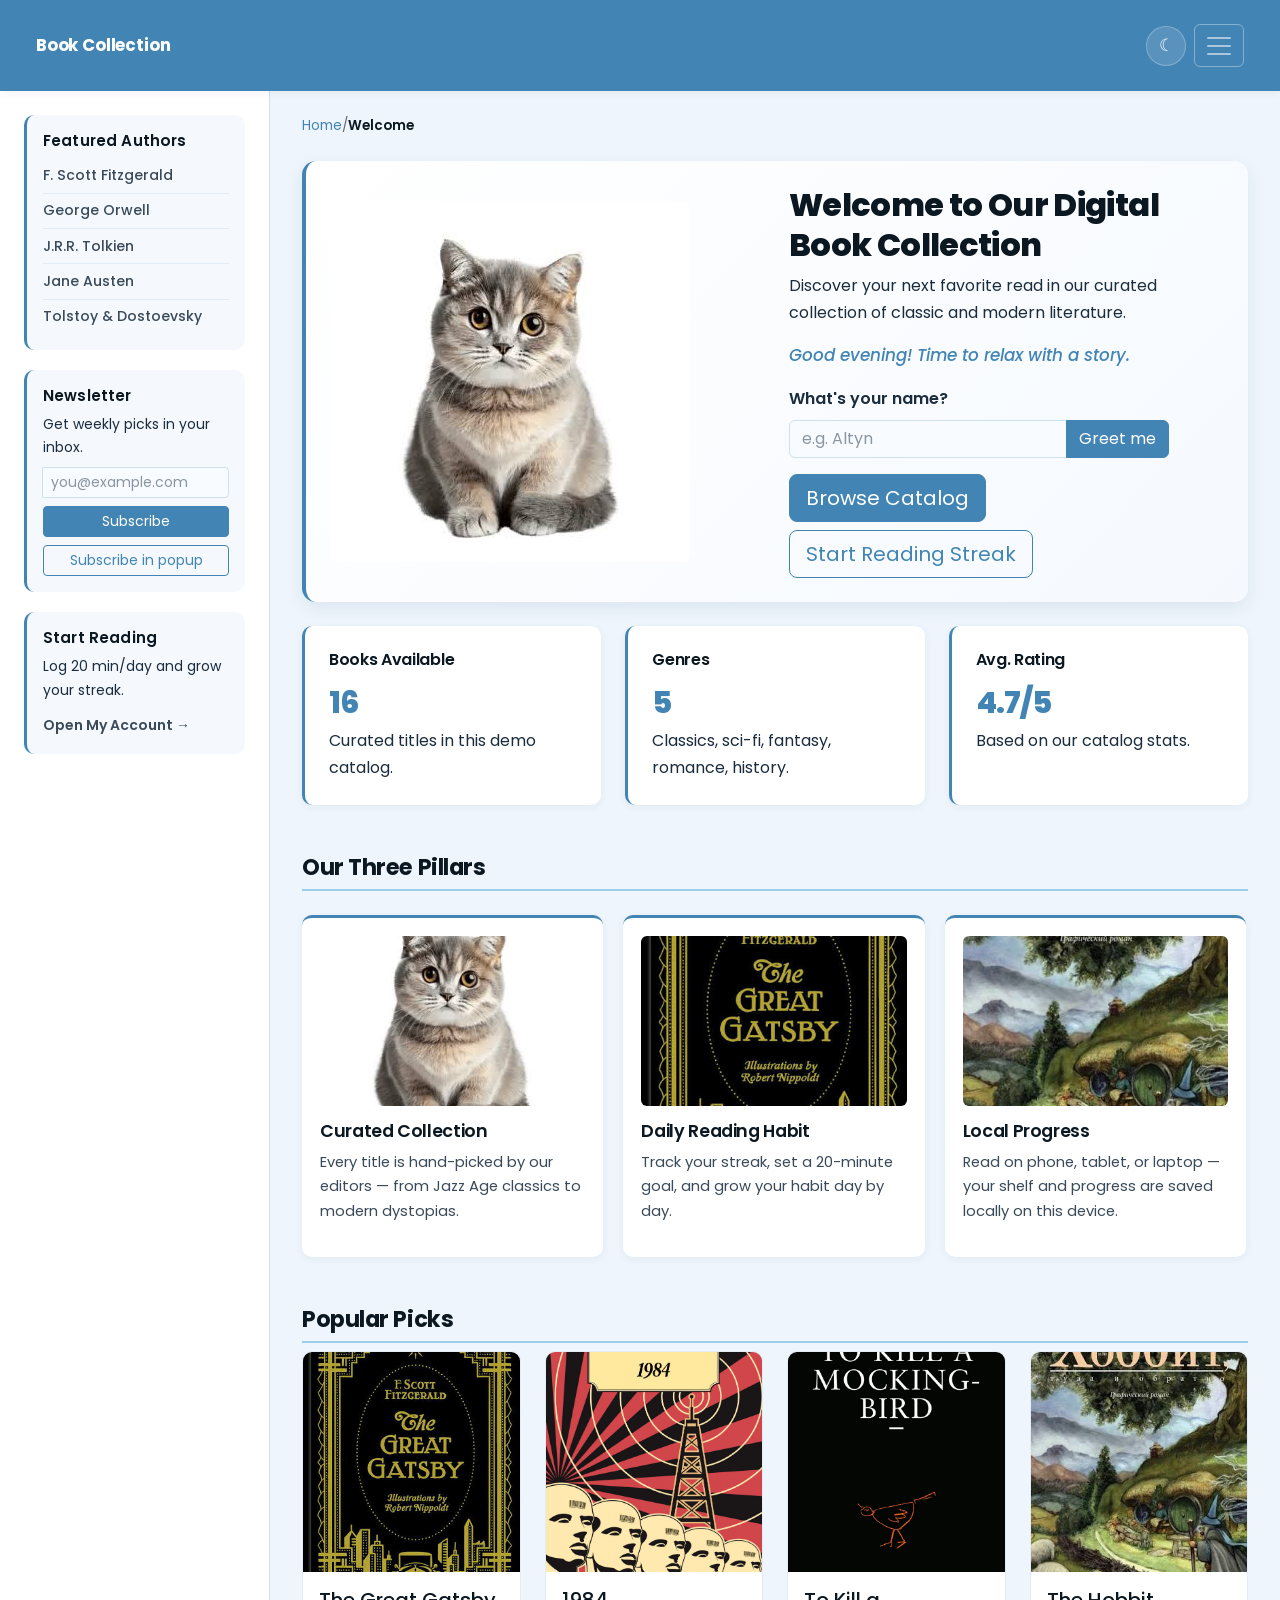
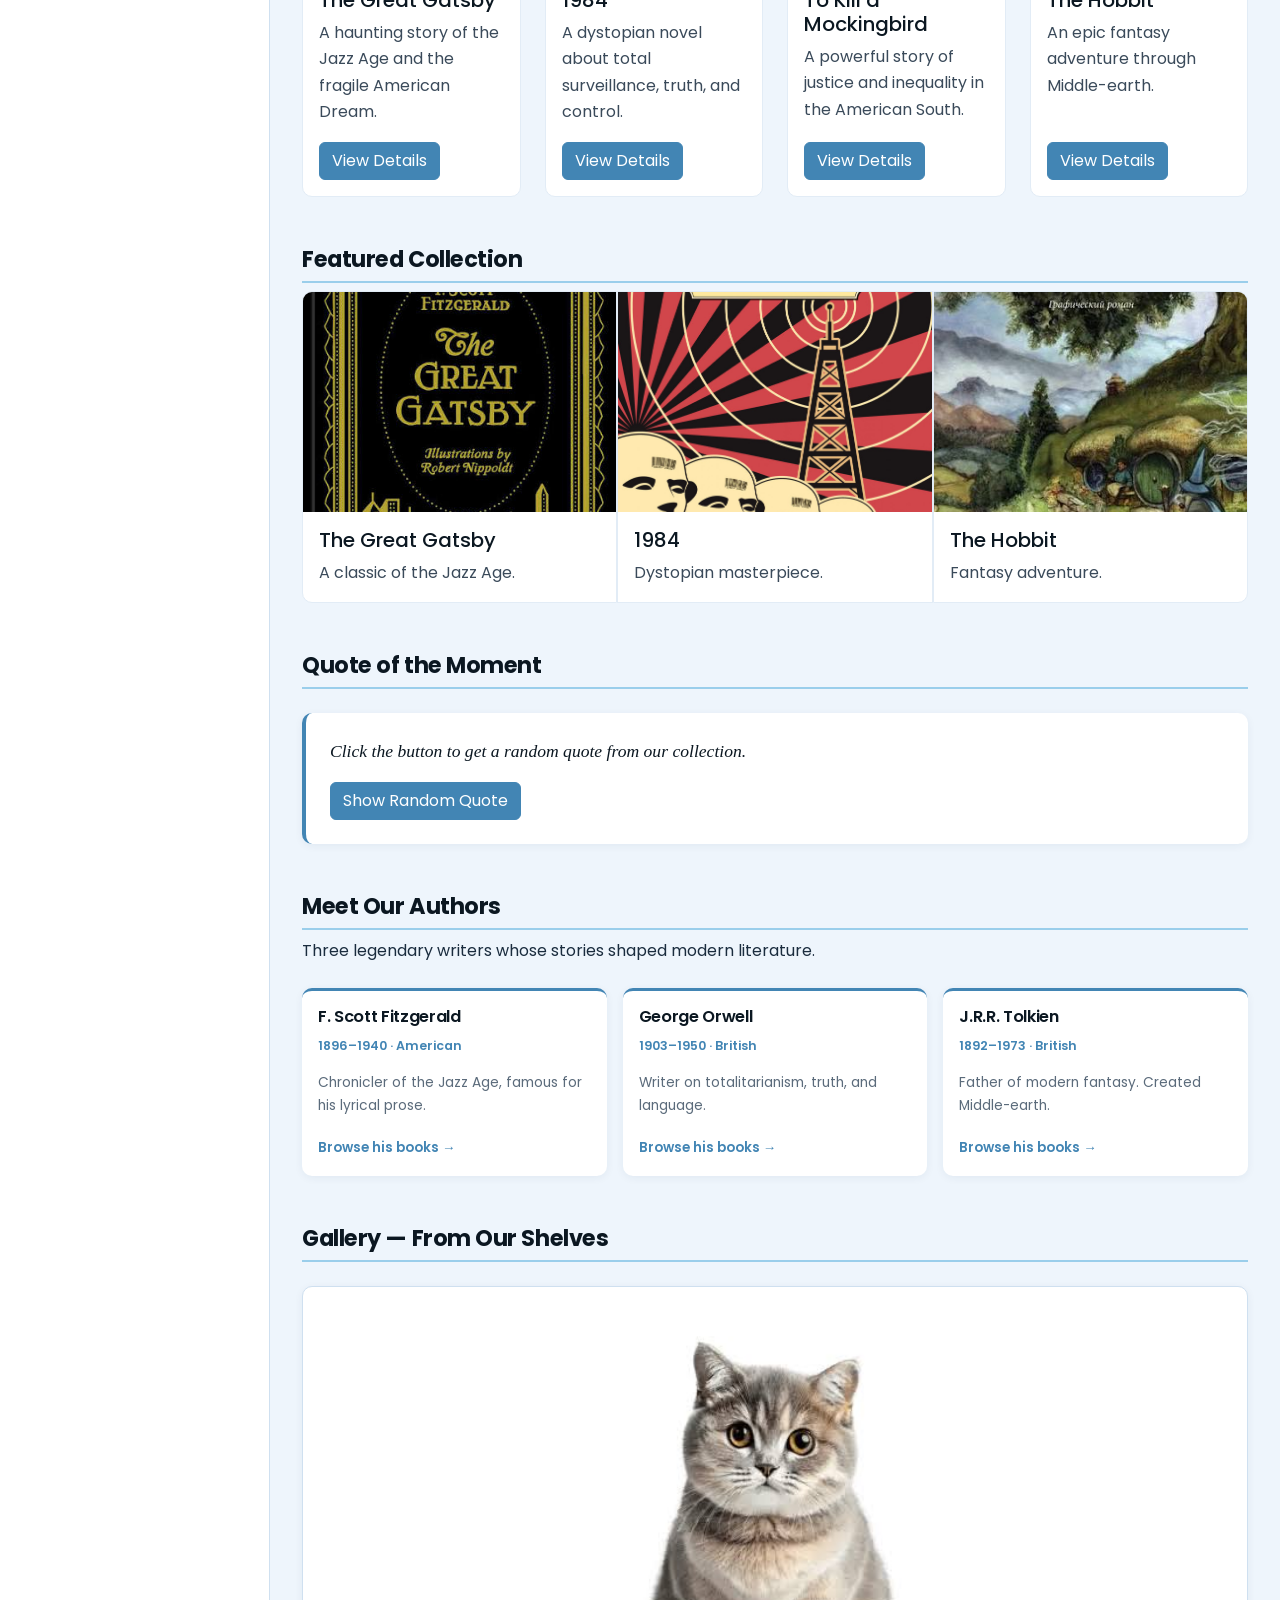
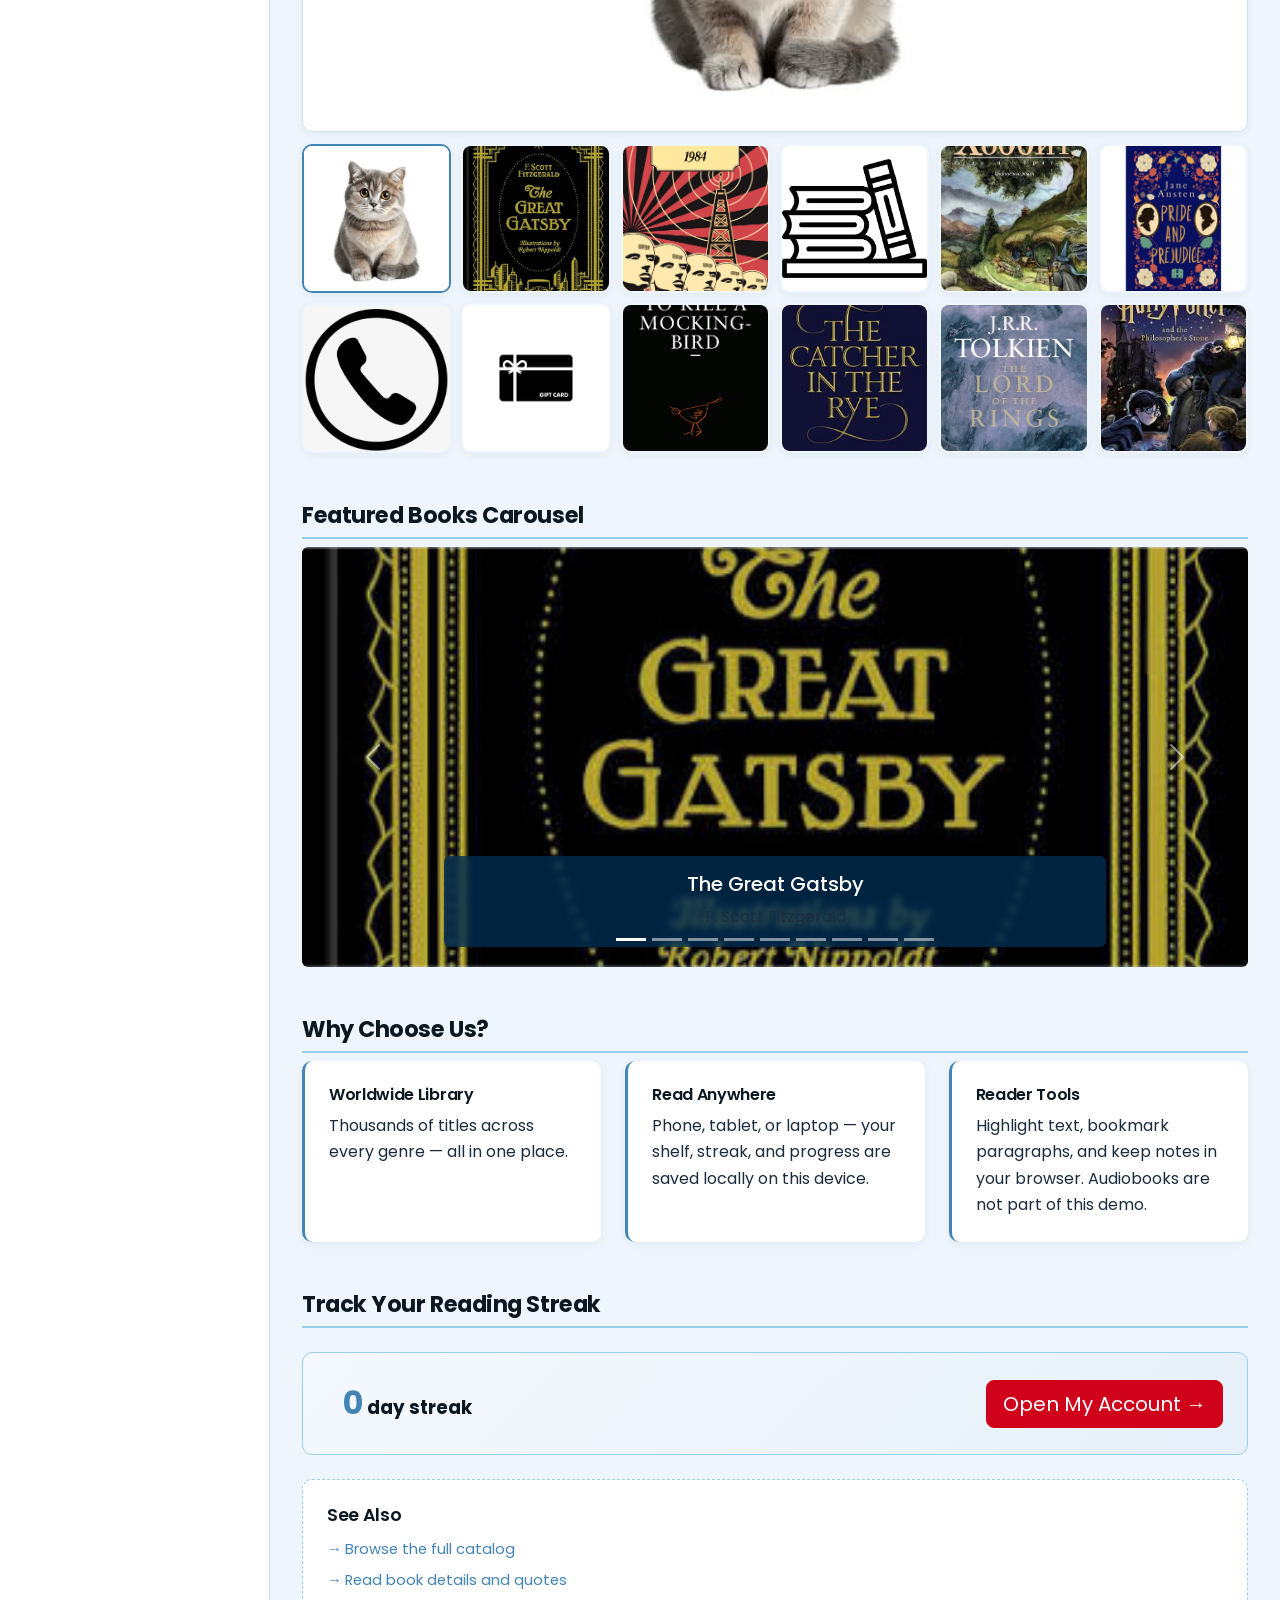
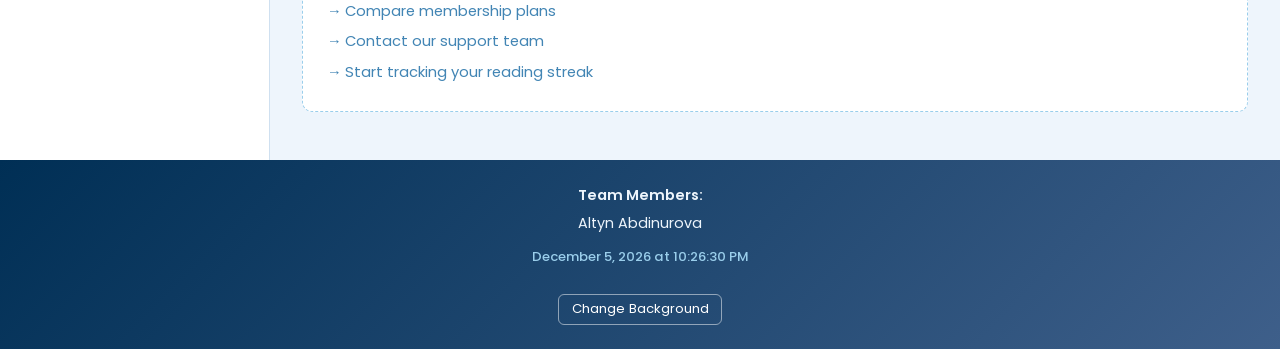
==== index.html @ ef57058f "Assignment 5 final version" ====
<!DOCTYPE html>
<html lang="en">
<head>
  <meta charset="UTF-8">
  <meta name="viewport" content="width=device-width, initial-scale=1.0">
  <title>Home — Digital Book Collection</title>
  <script src="js/theme-init.js"></script>
  <link href="https://cdn.jsdelivr.net/npm/bootstrap@5.3.2/dist/css/bootstrap.min.css" rel="stylesheet">
  <link rel="stylesheet" href="css/style.css">
</head>
<body>
  <div class="page-grid mx-auto">

    <header id="main-header" class="px-3 px-lg-4 py-3">
      <nav class="navbar navbar-expand-xxl navbar-dark w-100" aria-label="Main navigation">
        <div class="container-fluid">
          <a class="navbar-brand" href="index.html">Book Collection</a>
          <div class="d-flex align-items-center gap-2 ms-auto order-xxl-last">
            <button class="theme-toggle" type="button" id="theme-toggle" aria-label="Toggle theme">☾</button>
            <button class="navbar-toggler" type="button"
                    data-bs-toggle="collapse" data-bs-target="#navbarMain"
                    aria-controls="navbarMain" aria-expanded="false"
                    aria-label="Toggle navigation">
              <span class="navbar-toggler-icon"></span>
            </button>
          </div>
          <div class="collapse navbar-collapse" id="navbarMain">
            <ul class="navbar-nav ms-auto mb-2 mb-xxl-0">
              <li class="nav-item"><a class="nav-link active" aria-current="page" href="index.html">Home</a></li>
              <li class="nav-item"><a class="nav-link" href="2catalog.html">Catalog</a></li>
              <li class="nav-item"><a class="nav-link" href="3product.html">Book Details</a></li>
              <li class="nav-item"><a class="nav-link" href="4about.html">About Us</a></li>
              <li class="nav-item"><a class="nav-link" href="5prices.html">Pricing</a></li>
              <li class="nav-item"><a class="nav-link" href="6contact.html">Contact Us</a></li>
              <li class="nav-item"><a class="nav-link" href="7account.html">My Account</a></li>
              <li class="nav-item"><a class="nav-link" href="8reader.html">Read</a></li>
            </ul>
          </div>
        </div>
      </nav>
    </header>

    <aside class="sidebar p-3 p-lg-4">
      <div class="sidebar-block p-3">
        <h3 class="mb-2">Featured Authors</h3>
        <ul>
          <li><a href="#authors">F. Scott Fitzgerald</a></li>
          <li><a href="#authors">George Orwell</a></li>
          <li><a href="#authors">J.R.R. Tolkien</a></li>
          <li><a href="#authors">Jane Austen</a></li>
          <li><a href="#authors">Tolstoy &amp; Dostoevsky</a></li>
        </ul>
      </div>

      <div class="sidebar-block p-3">
        <h3 class="mb-2">Newsletter</h3>
        <p class="small mb-2">Get weekly picks in your inbox.</p>
        <form id="newsletter-form" action="#" method="post" class="p-0 m-0 border-0 shadow-none w-100">
          <div class="input-group input-group-sm mb-2">
            <label for="nl-email" class="visually-hidden">Email</label>
            <input type="email" class="form-control" id="nl-email" placeholder="you@example.com" required>
          </div>
          <button type="submit" class="btn btn-primary btn-sm w-100">Subscribe</button>
        </form>
        <button id="open-popup" type="button" class="btn btn-outline-primary btn-sm w-100 mt-2">
          Subscribe in popup
        </button>
      </div>

      <div class="sidebar-block p-3">
        <h3 class="mb-2">Start Reading</h3>
        <p class="small mb-2">Log 20 min/day and grow your streak.</p>
        <a href="7account.html" class="small fw-semibold d-inline-block mt-1">Open My Account →</a>
      </div>
    </aside>

    <main class="main-content p-3 p-lg-4">
      <div class="container-fluid px-0 px-sm-2">
        <p class="breadcrumb mb-2"><a href="index.html">Home</a> / <span>Welcome</span></p>

        <section class="hero p-4 my-4 mt-lg-4">
          <div class="row g-4 align-items-center">
            <div class="col-12 col-sm-6 col-md-6 col-lg-6">
              <img src="imgs/cat.jpg" alt="Library mascot cat in the bookstore welcome section" class="img-fluid rounded">
            </div>
            <div class="col-12 col-sm-6 col-md-6 col-lg-6">
              <h1>Welcome to Our Digital Book Collection</h1>
              <p>Discover your next favorite read in our curated collection of classic and modern literature.</p>
              <p id="greeting-message" class="greeting-text mt-3"></p>

              <div class="mt-3">
                <label for="greet-name" class="form-label fw-semibold">What's your name?</label>
                <div class="input-group greet-group">
                  <input type="text" id="greet-name" class="form-control" placeholder="e.g. Altyn" maxlength="30">
                  <button id="greet-btn" class="btn btn-primary" type="button">Greet me</button>
                </div>
                <p id="personal-greeting" class="greeting-text mt-2"></p>
              </div>

              <div class="hero-actions d-flex gap-2 flex-wrap mt-3">
                <a href="2catalog.html" class="btn btn-primary btn-lg">Browse Catalog</a>
                <a href="7account.html" class="btn btn-outline-primary btn-lg">Start Reading Streak</a>
              </div>
            </div>
          </div>
        </section>

        <div class="row g-4 mb-4">
          <div class="col-12 col-sm-6 col-md-6 col-lg-4">
            <div class="info-card h-100 p-4">
              <h3>Books Available</h3>
              <span class="big-number">16</span>
              <p class="mb-0">Curated titles in this demo catalog.</p>
            </div>
          </div>
          <div class="col-12 col-sm-6 col-md-6 col-lg-4">
            <div class="info-card h-100 p-4">
              <h3>Genres</h3>
              <span class="big-number">5</span>
              <p class="mb-0">Classics, sci-fi, fantasy, romance, history.</p>
            </div>
          </div>
          <div class="col-12 col-sm-6 col-md-6 col-lg-4">
            <div class="info-card h-100 p-4">
              <h3>Avg. Rating</h3>
              <span class="big-number">4.7/5</span>
              <p class="mb-0">Based on our catalog stats.</p>
            </div>
          </div>
        </div>

        <h2 class="mt-4 mt-lg-5">Our Three Pillars</h2>
        <div class="custom-card-row my-4">
          <article class="custom-card">
            <img src="imgs/cat.jpg" alt="Friendly library mascot">
            <h3>Curated Collection</h3>
            <p>Every title is hand-picked by our editors — from Jazz Age classics to modern dystopias.</p>
          </article>
          <article class="custom-card">
            <img src="imgs/gatsby.jpg" alt="The Great Gatsby book cover">
            <h3>Daily Reading Habit</h3>
            <p>Track your streak, set a 20-minute goal, and grow your habit day by day.</p>
          </article>
          <article class="custom-card">
            <img src="imgs/hobbit.jpg" alt="The Hobbit book cover">
            <h3>Local Progress</h3>
            <p>Read on phone, tablet, or laptop — your shelf and progress are saved locally on this device.</p>
          </article>
        </div>

        <h2 class="mt-4 mt-lg-5">Popular Picks</h2>
        <div class="row g-4 mb-4">
          <div class="col-12 col-sm-6 col-md-6 col-lg-3">
            <div class="card h-100">
              <img src="imgs/gatsby.jpg" alt="The Great Gatsby book cover" class="card-img-top">
              <div class="card-body d-flex flex-column">
                <h5 class="card-title">The Great Gatsby</h5>
                <p class="card-text flex-grow-1">A haunting story of the Jazz Age and the fragile American Dream.</p>
                <a href="3product.html#gatsby" class="btn btn-primary align-self-start">View Details</a>
              </div>
            </div>
          </div>
          <div class="col-12 col-sm-6 col-md-6 col-lg-3">
            <div class="card h-100">
              <img src="imgs/1984.jpg" alt="1984 book cover" class="card-img-top">
              <div class="card-body d-flex flex-column">
                <h5 class="card-title">1984</h5>
                <p class="card-text flex-grow-1">A dystopian novel about total surveillance, truth, and control.</p>
                <a href="3product.html#1984" class="btn btn-primary align-self-start">View Details</a>
              </div>
            </div>
          </div>
          <div class="col-12 col-sm-6 col-md-6 col-lg-3">
            <div class="card h-100">
              <img src="imgs/mockingbird.jpg" alt="To Kill a Mockingbird book cover" class="card-img-top">
              <div class="card-body d-flex flex-column">
                <h5 class="card-title">To Kill a Mockingbird</h5>
                <p class="card-text flex-grow-1">A powerful story of justice and inequality in the American South.</p>
                <a href="3product.html#mockingbird" class="btn btn-primary align-self-start">View Details</a>
              </div>
            </div>
          </div>
          <div class="col-12 col-sm-6 col-md-6 col-lg-3">
            <div class="card h-100">
              <img src="imgs/hobbit.jpg" alt="The Hobbit book cover" class="card-img-top">
              <div class="card-body d-flex flex-column">
                <h5 class="card-title">The Hobbit</h5>
                <p class="card-text flex-grow-1">An epic fantasy adventure through Middle-earth.</p>
                <a href="3product.html#hobbit" class="btn btn-primary align-self-start">View Details</a>
              </div>
            </div>
          </div>
        </div>

        <h2 class="mt-4 mt-lg-5">Featured Collection</h2>
        <div class="card-group mb-4">
          <div class="card">
            <img src="imgs/gatsby.jpg" class="card-img-top" alt="The Great Gatsby">
            <div class="card-body">
              <h5 class="card-title">The Great Gatsby</h5>
              <p class="card-text">A classic of the Jazz Age.</p>
            </div>
          </div>
          <div class="card">
            <img src="imgs/1984.jpg" class="card-img-top" alt="1984">
            <div class="card-body">
              <h5 class="card-title">1984</h5>
              <p class="card-text">Dystopian masterpiece.</p>
            </div>
          </div>
          <div class="card">
            <img src="imgs/hobbit.jpg" class="card-img-top" alt="The Hobbit">
            <div class="card-body">
              <h5 class="card-title">The Hobbit</h5>
              <p class="card-text">Fantasy adventure.</p>
            </div>
          </div>
        </div>

        <h2 class="mt-4 mt-lg-5">Quote of the Moment</h2>
        <div class="quote-generator p-4 my-4">
          <p id="random-quote-display" class="quote-text mb-3">Click the button to get a random quote from our collection.</p>
          <button id="random-quote-btn" class="btn btn-primary">Show Random Quote</button>
        </div>

        <h2 id="authors" class="mt-4 mt-lg-5">Meet Our Authors</h2>
        <p>Three legendary writers whose stories shaped modern literature.</p>
        <div class="author-grid my-4">
          <div class="author-card p-3">
            <h3>F. Scott Fitzgerald</h3>
            <p class="author-meta">1896–1940 · American</p>
            <p>Chronicler of the Jazz Age, famous for his lyrical prose.</p>
            <a href="2catalog.html#classics" class="author-link">Browse his books →</a>
          </div>
          <div class="author-card p-3">
            <h3>George Orwell</h3>
            <p class="author-meta">1903–1950 · British</p>
            <p>Writer on totalitarianism, truth, and language.</p>
            <a href="2catalog.html#scifi" class="author-link">Browse his books →</a>
          </div>
          <div class="author-card p-3">
            <h3>J.R.R. Tolkien</h3>
            <p class="author-meta">1892–1973 · British</p>
            <p>Father of modern fantasy. Created Middle-earth.</p>
            <a href="2catalog.html#fantasy" class="author-link">Browse his books →</a>
          </div>
        </div>

        <h2 class="mt-4 mt-lg-5">Gallery — From Our Shelves</h2>
        <div class="gallery-container my-4">
          <div class="gallery-main">
            <img id="gallery-main-img" src="imgs/cat.jpg" alt="Library mascot cat">
          </div>
          <div class="gallery-thumbs">
            <div class="gallery-thumb active-thumb" data-src="imgs/cat.jpg"><img src="imgs/cat.jpg" alt="Library mascot cat"></div>
            <div class="gallery-thumb" data-src="imgs/gatsby.jpg"><img src="imgs/gatsby.jpg" alt="The Great Gatsby cover"></div>
            <div class="gallery-thumb" data-src="imgs/1984.jpg"><img src="imgs/1984.jpg" alt="1984 cover"></div>
            <div class="gallery-thumb" data-src="imgs/logo.png"><img src="imgs/logo.png" alt="Book Collection brand logo"></div>
            <div class="gallery-thumb" data-src="imgs/hobbit.jpg"><img src="imgs/hobbit.jpg" alt="The Hobbit cover"></div>
            <div class="gallery-thumb" data-src="imgs/pride.jpg"><img src="imgs/pride.jpg" alt="Pride and Prejudice cover"></div>
            <div class="gallery-thumb" data-src="imgs/contactlogo.jpg"><img src="imgs/contactlogo.jpg" alt="Contact support icon"></div>
            <div class="gallery-thumb" data-src="imgs/gift_card_logo.png"><img src="imgs/gift_card_logo.png" alt="Gift card option"></div>
            <div class="gallery-thumb" data-src="imgs/mockingbird.jpg"><img src="imgs/mockingbird.jpg" alt="To Kill a Mockingbird cover"></div>
            <div class="gallery-thumb" data-src="imgs/catcher.jpg"><img src="imgs/catcher.jpg" alt="The Catcher in the Rye cover"></div>
            <div class="gallery-thumb" data-src="imgs/lotr.jpg"><img src="imgs/lotr.jpg" alt="The Lord of the Rings cover"></div>
            <div class="gallery-thumb" data-src="imgs/harry.jpg"><img src="imgs/harry.jpg" alt="Harry Potter cover"></div>
          </div>
        </div>

        <h2 class="mt-4 mt-lg-5">Featured Books Carousel</h2>
        <div id="bookCarousel" class="carousel slide mb-5" data-bs-ride="carousel">
          <div class="carousel-indicators">
            <button type="button" data-bs-target="#bookCarousel" data-bs-slide-to="0" class="active" aria-current="true" aria-label="Slide 1"></button>
            <button type="button" data-bs-target="#bookCarousel" data-bs-slide-to="1" aria-label="Slide 2"></button>
            <button type="button" data-bs-target="#bookCarousel" data-bs-slide-to="2" aria-label="Slide 3"></button>
            <button type="button" data-bs-target="#bookCarousel" data-bs-slide-to="3" aria-label="Slide 4"></button>
            <button type="button" data-bs-target="#bookCarousel" data-bs-slide-to="4" aria-label="Slide 5"></button>
            <button type="button" data-bs-target="#bookCarousel" data-bs-slide-to="5" aria-label="Slide 6"></button>
            <button type="button" data-bs-target="#bookCarousel" data-bs-slide-to="6" aria-label="Slide 7"></button>
            <button type="button" data-bs-target="#bookCarousel" data-bs-slide-to="7" aria-label="Slide 8"></button>
            <button type="button" data-bs-target="#bookCarousel" data-bs-slide-to="8" aria-label="Slide 9"></button>
          </div>
          <div class="carousel-inner rounded">
            <div class="carousel-item active">
              <img src="imgs/gatsby.jpg" class="d-block w-100 carousel-img" alt="The Great Gatsby">
              <div class="carousel-caption d-none d-md-block p-3"><h5>The Great Gatsby</h5><p class="mb-0">F. Scott Fitzgerald</p></div>
            </div>
            <div class="carousel-item">
              <img src="imgs/1984.jpg" class="d-block w-100 carousel-img" alt="1984">
              <div class="carousel-caption d-none d-md-block p-3"><h5>1984</h5><p class="mb-0">George Orwell</p></div>
            </div>
            <div class="carousel-item">
              <img src="imgs/mockingbird.jpg" class="d-block w-100 carousel-img" alt="To Kill a Mockingbird">
              <div class="carousel-caption d-none d-md-block p-3"><h5>To Kill a Mockingbird</h5><p class="mb-0">Harper Lee</p></div>
            </div>
            <div class="carousel-item">
              <img src="imgs/hobbit.jpg" class="d-block w-100 carousel-img" alt="The Hobbit">
              <div class="carousel-caption d-none d-md-block p-3"><h5>The Hobbit</h5><p class="mb-0">J.R.R. Tolkien</p></div>
            </div>
            <div class="carousel-item">
              <img src="imgs/pride.jpg" class="d-block w-100 carousel-img" alt="Pride and Prejudice">
              <div class="carousel-caption d-none d-md-block p-3"><h5>Pride and Prejudice</h5><p class="mb-0">Jane Austen</p></div>
            </div>
            <div class="carousel-item">
              <img src="imgs/lotr.jpg" class="d-block w-100 carousel-img" alt="The Lord of the Rings">
              <div class="carousel-caption d-none d-md-block p-3"><h5>The Lord of the Rings</h5><p class="mb-0">J.R.R. Tolkien</p></div>
            </div>
            <div class="carousel-item">
              <img src="imgs/harry.jpg" class="d-block w-100 carousel-img" alt="Harry Potter">
              <div class="carousel-caption d-none d-md-block p-3"><h5>Harry Potter</h5><p class="mb-0">J.K. Rowling</p></div>
            </div>
            <div class="carousel-item">
              <img src="imgs/catcher.jpg" class="d-block w-100 carousel-img" alt="The Catcher in the Rye">
              <div class="carousel-caption d-none d-md-block p-3"><h5>The Catcher in the Rye</h5><p class="mb-0">J.D. Salinger</p></div>
            </div>
            <div class="carousel-item">
              <img src="imgs/cat.jpg" class="d-block w-100 carousel-img" alt="Library Mascot">
              <div class="carousel-caption d-none d-md-block p-3"><h5>Library Mascot</h5><p class="mb-0">Book Collection</p></div>
            </div>
          </div>
          <button class="carousel-control-prev" type="button" data-bs-target="#bookCarousel" data-bs-slide="prev">
            <span class="carousel-control-prev-icon" aria-hidden="true"></span>
            <span class="visually-hidden">Previous</span>
          </button>
          <button class="carousel-control-next" type="button" data-bs-target="#bookCarousel" data-bs-slide="next">
            <span class="carousel-control-next-icon" aria-hidden="true"></span>
            <span class="visually-hidden">Next</span>
          </button>
        </div>

        <h2 class="mt-4 mt-lg-5">Why Choose Us?</h2>
        <div class="row g-4 mb-4">
          <div class="col-12 col-md-6 col-lg-4">
            <div class="info-card h-100 p-4"><h3>Worldwide Library</h3><p class="mb-0">Thousands of titles across every genre — all in one place.</p></div>
          </div>
          <div class="col-12 col-md-6 col-lg-4">
            <div class="info-card h-100 p-4"><h3>Read Anywhere</h3><p class="mb-0">Phone, tablet, or laptop — your shelf, streak, and progress are saved locally on this device.</p></div>
          </div>
          <div class="col-12 col-md-6 col-lg-4">
            <div class="info-card h-100 p-4"><h3>Reader Tools</h3><p class="mb-0">Highlight text, bookmark paragraphs, and keep notes in your browser. Audiobooks are not part of this demo.</p></div>
          </div>
        </div>

        <h2 class="mt-4 mt-lg-5">Track Your Reading Streak</h2>
        <div class="streak-hero p-4 my-4">
          <div class="streak-hero-flame"></div>
          <div class="streak-hero-count"><span id="hero-streak-preview">0</span> day streak</div>
          <a href="7account.html" class="btn btn-warning btn-lg ms-auto">Open My Account →</a>
        </div>

        <div class="see-also my-4 p-3 p-lg-4">
          <h3 class="mb-2">See Also</h3>
          <ul class="mb-0">
            <li><a href="2catalog.html">Browse the full catalog</a></li>
            <li><a href="3product.html">Read book details and quotes</a></li>
            <li><a href="5prices.html">Compare membership plans</a></li>
            <li><a href="6contact.html">Contact our support team</a></li>
            <li><a href="7account.html">Start tracking your reading streak</a></li>
          </ul>
        </div>
      </div>
    </main>

    <footer class="p-4">
      <p class="mb-1">Team Members:</p>
      <ul><li>Altyn Abdinurova</li></ul>
      <p id="datetime" class="footer-datetime"></p>
      <button id="bg-color-btn" type="button" class="btn btn-sm btn-outline-light">Change Background</button>
    </footer>
  </div>

  <div id="popup-overlay" class="popup-overlay" hidden>
    <div class="popup-form p-4">
      <button id="close-popup" type="button" class="btn-close float-end" aria-label="Close popup"></button>
      <h3 class="mb-3">Subscribe to Newsletter</h3>
      <p class="small text-muted mb-3">Get weekly book picks in your inbox.</p>
      <form id="popup-subscribe-form" novalidate>
        <div class="mb-3">
          <label for="popup-email" class="form-label fw-semibold">Email</label>
          <input type="email" class="form-control" id="popup-email" placeholder="you@example.com" required>
        </div>
        <p id="popup-error" class="auth-error p-2" hidden></p>
        <button type="submit" class="btn btn-primary w-100">Subscribe</button>
      </form>
    </div>
  </div>

  <script src="https://cdn.jsdelivr.net/npm/bootstrap@5.3.2/dist/js/bootstrap.bundle.min.js"></script>
  <script src="js/assign5.js"></script>
  <script src="js/home-extras.js"></script>
</body>
</html>
---- css/style.css ----
/* BOOK COLLECTION — Redesigned theme */

@import url('https://fonts.googleapis.com/css2?family=Poppins:wght@400;500;600;700;800&display=swap');

/* THEME VARIABLES */
:root {
  --bg-page: #eef5fc;
  --bg-surface: #ffffff;
  --bg-surface-2: #f5f9fe;
  --bg-surface-3: #e6f0fa;
  --bg-sidebar: #ffffff;
  --bg-header: #4285B4;
  --bg-footer: linear-gradient(135deg, #002F55 0%, #3E5F8A 100%);
  --bg-input: #f8fbff;

  --text-strong: #0b1721;
  --text-primary: #1a2c3e;
  --text-secondary: #3a4a5a;
  --text-muted: #5b6b7b;
  --text-on-dark: #eef5fc;

  --primary: #4285B4;
  --primary-dark: #002F55;
  --primary-mid: #3E5F8A;
  --primary-cornflower: #6495ED;
  --primary-pale: #9ACEEB;
  --primary-soft: #ABCDEF;
  --teal: #0095B6;
  --red: #D0021B;
  --red-hover: #b01a2f;

  --border: #cfe0f0;
  --border-soft: #e2ecf6;
  --shadow-sm: 0 2px 8px rgba(0, 47, 85, 0.06);
  --shadow-md: 0 6px 18px rgba(0, 47, 85, 0.08);
  --shadow-lg: 0 12px 32px rgba(0, 47, 85, 0.12);

  --radius-sm: 6px;
  --radius: 10px;
  --radius-lg: 14px;

  --t-fast: 0.15s ease;
  --t: 0.25s ease;
  --t-slow: 0.35s ease;
}

[data-theme="dark"] {
  --bg-page: #0a1a2e;
  --bg-surface: #142740;
  --bg-surface-2: #1a3350;
  --bg-surface-3: #1f3d5f;
  --bg-sidebar: #0f2138;
  --bg-header: #1a3350;
  --bg-footer: linear-gradient(135deg, #04121f 0%, #0f2138 100%);
  --bg-input: #0e1e33;

  --text-strong: #f0f6fc;
  --text-primary: #d8e5f0;
  --text-secondary: #b8c8d8;
  --text-muted: #7a8fa8;
  --text-on-dark: #eef5fc;

  --primary: #6495ED;
  --primary-dark: #9ACEEB;
  --primary-mid: #4285B4;
  --primary-cornflower: #ABCDEF;
  --primary-pale: #9ACEEB;
  --primary-soft: #3E5F8A;
  --teal: #3EC8E0;
  --red: #ff4d63;
  --red-hover: #e63348;

  --border: #1e3a5f;
  --border-soft: #223d5f;
  --shadow-sm: 0 2px 8px rgba(0, 0, 0, 0.3);
  --shadow-md: 0 6px 18px rgba(0, 0, 0, 0.4);
  --shadow-lg: 0 12px 32px rgba(0, 0, 0, 0.5);
}

/* RESET & BASE */
* { margin: 0; padding: 0; box-sizing: border-box; }

html { scroll-behavior: smooth; }

body {
  font-family: 'Poppins', 'Segoe UI', Tahoma, Geneva, Verdana, sans-serif;
  background-color: var(--bg-page);
  color: var(--text-primary);
  line-height: 1.65;
  font-weight: 400;
  min-height: 100vh;
  transition: background-color var(--t), color var(--t);
}

h1, h2, h3, h4 {
  color: var(--text-strong);
  font-weight: 700;
  letter-spacing: -0.02em;
  line-height: 1.25;
  transition: color var(--t);
}
h1 { font-size: 2rem; font-weight: 800; }
h2 { font-size: 1.4rem; padding-bottom: .5rem; border-bottom: 2px solid var(--primary-pale); }
h3 { font-size: 1.1rem; font-weight: 600; }
h4 { font-size: 0.97rem; font-weight: 600; }

p { color: var(--text-primary); }

a {
  color: var(--primary);
  text-decoration: none;
  transition: color var(--t);
}
a:hover { color: var(--primary-dark); text-decoration: underline; }

img { max-width: 100%; display: block; }

/* LAYOUT */
.page-grid {
  display: grid;
  grid-template-areas: "header header" "sidebar main" "footer footer";
  grid-template-columns: 270px minmax(0, 1fr);
  grid-template-rows: auto 1fr auto;
  min-height: 100vh;
  width: 100%;
  max-width: 1500px;
}
#main-header { grid-area: header; }
.page-grid .sidebar { grid-area: sidebar; }
.page-grid .main-content { grid-area: main; }
.page-grid footer { grid-area: footer; }

.main-content {
  background-color: var(--bg-page);
  min-width: 0;
  transition: background-color var(--t);
}

/* HEADER / NAVBAR */
#main-header {
  display: flex;
  justify-content: space-between;
  align-items: center;
  gap: 16px;
  box-shadow: var(--shadow-sm);
  position: sticky;
  top: 0;
  z-index: 100;
  flex-wrap: wrap;
  background-color: var(--bg-header);
  transition: background-color var(--t);
}

.navbar.bg-primary {
  background-color: transparent !important;
  padding: 0;
}
.navbar.bg-primary .container-fluid { gap: 8px; }

.navbar-brand {
  color: #fff !important;
  font-size: 1.05rem;
  font-weight: 700;
  letter-spacing: -0.01em;
  white-space: nowrap;
}
.navbar-brand:hover { color: #fff !important; text-decoration: none; }

.navbar-collapse { min-width: 0; }
.navbar-nav { flex-wrap: wrap; }

.navbar-nav .nav-link {
  color: rgba(255, 255, 255, 0.85) !important;
  font-weight: 500;
  font-size: .88rem;
  padding: .4rem .7rem !important;
  border-radius: var(--radius-sm);
  transition: background-color var(--t), color var(--t);
}
.navbar-nav .nav-link:hover {
  color: #fff !important;
  background-color: rgba(255, 255, 255, 0.12);
  text-decoration: none;
}
.navbar-nav .nav-link.active {
  color: #fff !important;
  background-color: rgba(255, 255, 255, 0.18);
}

.navbar-toggler {
  border: 1px solid rgba(255, 255, 255, 0.35);
  padding: .35rem .55rem;
}
.navbar-toggler:focus { box-shadow: 0 0 0 2px rgba(255, 255, 255, 0.4); }

.theme-toggle {
  width: 40px;
  height: 40px;
  border-radius: 50%;
  background: rgba(255, 255, 255, 0.12);
  border: 1px solid rgba(255, 255, 255, 0.25);
  color: #fff;
  font-size: 1.05rem;
  cursor: pointer;
  display: inline-flex;
  align-items: center;
  justify-content: center;
  transition: background var(--t-fast), transform var(--t-fast);
  padding: 0;
  line-height: 1;
  flex-shrink: 0;
}
.theme-toggle:hover {
  background: rgba(255, 255, 255, 0.22);
  transform: scale(1.06);
}
.theme-toggle:focus-visible {
  outline: 3px solid rgba(255, 255, 255, 0.55);
  outline-offset: 2px;
}

/* SIDEBAR */
.sidebar {
  background-color: var(--bg-sidebar);
  border-right: 1px solid var(--border);
  display: flex;
  flex-direction: column;
  gap: 20px;
  transition: background-color var(--t), border-color var(--t);
}

.sidebar-block {
  background-color: var(--bg-surface-2);
  border-left: 3px solid var(--primary);
  border-radius: var(--radius);
  transition: background-color var(--t), border-color var(--t);
}
.sidebar-block h3 {
  font-size: .95rem;
  color: var(--text-strong);
  letter-spacing: .01em;
}
.sidebar-block ul { list-style: none; margin: 0; padding: 0; }
.sidebar-block li {
  border-bottom: 1px solid var(--border-soft);
  font-size: .88rem;
  padding: .35rem 0;
}
.sidebar-block li:last-child { border-bottom: none; }
.sidebar-block a { color: var(--text-secondary); font-weight: 500; }
.sidebar-block a:hover { color: var(--primary); }

/* BREADCRUMB */
.breadcrumb {
  font-size: .84rem;
  color: var(--text-muted);
  background: transparent;
  padding: 0;
  margin: 0;
}
.breadcrumb a { color: var(--primary); }
.breadcrumb span { color: var(--text-strong); font-weight: 600; }

/* PAGE IMAGES */
.page-img {
  width: 100%;
  max-width: 340px;
  height: auto;
  border-radius: var(--radius);
  box-shadow: var(--shadow-md);
}
.profile-img {
  width: 150px;
  height: 150px;
  border-radius: 50%;
  object-fit: cover;
  display: block;
  border: 3px solid var(--primary);
  box-shadow: var(--shadow-md);
}
.carousel-img { height: 420px; object-fit: cover; }
.carousel-caption {
  background: rgba(0, 47, 85, 0.75);
  border-radius: var(--radius-sm);
  backdrop-filter: blur(3px);
}
[data-theme="dark"] .carousel-caption { background: rgba(0, 0, 0, 0.7); }

/* CARDS */

.info-card {
  background: var(--bg-surface);
  border-radius: var(--radius);
  border-left: 3px solid var(--primary);
  box-shadow: var(--shadow-sm);
  transition: transform var(--t), box-shadow var(--t), background-color var(--t);
}
.info-card:hover {
  transform: translateY(-3px);
  box-shadow: var(--shadow-md);
}
.info-card h3 { color: var(--text-strong); font-size: 1rem; }
.info-card .big-number {
  font-size: 1.9rem;
  font-weight: 800;
  color: var(--primary);
  display: block;
  letter-spacing: -.03em;
}

.quote-card {
  background: var(--bg-surface-2);
  border-left: 4px solid var(--primary);
  border-radius: var(--radius);
  font-style: italic;
  color: var(--text-strong);
  box-shadow: var(--shadow-sm);
}

.see-also {
  background: var(--bg-surface);
  border-radius: var(--radius);
  border: 1px dashed var(--primary-pale);
  transition: background-color var(--t), border-color var(--t);
}
.see-also ul { list-style: none; margin-left: 0; padding-left: 0; }
.see-also li { padding: .2rem 0; font-size: .92rem; }
.see-also li::before { content: "→ "; color: var(--primary); font-weight: 700; }

/* FOOTER */
footer {
  background: var(--bg-footer);
  color: var(--text-on-dark);
  text-align: center;
  font-size: .9rem;
  transition: background var(--t);
}
footer p { font-weight: 600; color: inherit; }
footer ul {
  list-style: none;
  margin: 0;
  padding: 0;
  display: flex;
  justify-content: center;
  gap: 18px;
  flex-wrap: wrap;
}
footer li { display: inline; }
footer a { color: var(--primary-pale); }
footer a:hover { color: #fff; }

.footer-datetime {
  font-size: .82rem;
  font-weight: 500 !important;
  color: var(--primary-pale) !important;
  margin-top: 10px;
}
#bg-color-btn {
  margin-top: 10px;
  border: 1px solid rgba(255, 255, 255, 0.35);
  color: #fff;
  background: transparent;
  font-size: .82rem;
  padding: .3rem .8rem;
  border-radius: var(--radius-sm);
  transition: background var(--t), color var(--t);
}
#bg-color-btn:hover {
  background: rgba(255, 255, 255, 0.15);
  color: #fff;
}

/* HERO */
.hero {
  background: linear-gradient(135deg, var(--bg-surface) 0%, var(--bg-surface-2) 100%);
  border-radius: var(--radius-lg);
  box-shadow: var(--shadow-md);
  border-left: 4px solid var(--primary);
  transition: background var(--t);
}
[data-theme="dark"] .hero {
  background: linear-gradient(135deg, #142740 0%, #1a3350 100%);
}
.hero-actions { display: flex; gap: 10px; flex-wrap: wrap; }

/* GALLERY */
.gallery-container { display: grid; gap: 12px; }
.gallery-main {
  display: grid;
  place-items: center;
  min-height: 320px;
  padding: 12px;
  overflow: hidden;
  background: var(--bg-surface);
  border: 1px solid var(--border);
  border-radius: var(--radius);
  box-shadow: var(--shadow-sm);
}
.gallery-main img { width: 100%; height: 420px; object-fit: contain; }
.gallery-thumbs { display: grid; grid-template-columns: repeat(6, 1fr); gap: 10px; }
.gallery-thumb {
  overflow: hidden;
  aspect-ratio: 1/1;
  cursor: pointer;
  border: 2px solid transparent;
  border-radius: var(--radius);
  box-shadow: var(--shadow-sm);
  transition: border-color var(--t), transform var(--t);
}
.gallery-thumb:hover { transform: translateY(-2px); }
.gallery-thumb.active-thumb { border-color: var(--primary); }
.gallery-thumb img { display: block; width: 100%; height: 100%; object-fit: cover; }

/* BOOK LIST / DETAILS */
.book-card {
  background: var(--bg-surface);
  border-radius: var(--radius);
  box-shadow: var(--shadow-sm);
  border-left: 3px solid var(--primary);
  overflow: hidden;
  transition: box-shadow var(--t), transform var(--t), background-color var(--t);
}
.book-card:hover {
  box-shadow: var(--shadow-md);
  transform: translateY(-2px);
}
.book-summary {
  display: flex;
  align-items: center;
  gap: 18px;
  cursor: pointer;
  list-style: none;
}
.book-summary::-webkit-details-marker { display: none; }
.book-summary:hover { background: var(--bg-surface-2); }
.book-summary img {
  width: 75px;
  height: 110px;
  object-fit: cover;
  border-radius: var(--radius-sm);
  flex-shrink: 0;
  box-shadow: var(--shadow-sm);
}
.book-info { flex: 1; min-width: 0; }
.book-info h3 { font-size: 1.05rem; color: var(--text-strong); font-weight: 700; }
.book-author { color: var(--primary); font-weight: 500; font-size: .85rem; }
.book-short { color: var(--text-secondary); font-size: .9rem; }
.book-toggle { display: inline-block; color: var(--primary); font-size: .82rem; font-weight: 600; }
.book-card[open] .book-toggle::after { content: "  ▴"; }
.book-card:not([open]) .book-toggle::after { content: "  ▸"; }

.book-details {
  border-top: 1px solid var(--border-soft);
  background: var(--bg-surface-2);
  animation: fadeIn .3s;
}
.book-details blockquote {
  border-left: 3px solid var(--primary);
  background: var(--bg-surface);
  border-radius: var(--radius-sm);
  font-style: italic;
  color: var(--text-strong);
  font-size: .9rem;
}

@keyframes fadeIn {
  from { opacity: 0; transform: translateY(-4px); }
  to { opacity: 1; transform: translateY(0); }
}

/* CUSTOM CARD ROW */
.custom-card-row {
  display: flex;
  flex-wrap: wrap;
  gap: 20px;
  align-items: stretch;
}
.custom-card {
  flex: 1 1 260px;
  display: flex;
  flex-direction: column;
  background: var(--bg-surface);
  border-radius: var(--radius);
  padding: 18px;
  box-shadow: var(--shadow-sm);
  border-top: 3px solid var(--primary);
  transition: transform var(--t), box-shadow var(--t), background-color var(--t);
}
.custom-card:hover {
  transform: translateY(-4px);
  box-shadow: var(--shadow-md);
}
.custom-card img {
  width: 100%;
  height: 170px;
  object-fit: cover;
  border-radius: var(--radius-sm);
  margin-bottom: 14px;
}
.custom-card h3 { color: var(--text-strong); }
.custom-card p { flex: 1; color: var(--text-secondary); font-size: .92rem; }

@media (max-width: 576px) {
  .custom-card-row { flex-direction: column; }
  .custom-card { flex: 1 1 100%; }
}
@media (min-width: 577px) and (max-width: 992px) {
  .custom-card { flex: 0 0 calc(50% - 10px); }
}
@media (min-width: 993px) {
  .custom-card { flex: 0 0 calc(33.333% - 14px); }
}

/* AUTHOR CARDS */
.author-grid {
  display: grid;
  grid-template-columns: repeat(auto-fit, minmax(220px, 1fr));
  gap: 16px;
}
.author-card {
  background: var(--bg-surface);
  border-radius: var(--radius);
  box-shadow: var(--shadow-sm);
  border-top: 3px solid var(--primary);
  transition: transform var(--t), box-shadow var(--t), background-color var(--t);
}
.author-card:hover {
  transform: translateY(-3px);
  box-shadow: var(--shadow-md);
}
.author-card h3 { color: var(--text-strong); font-size: 1.02rem; }
.author-card .author-meta { font-size: .78rem; color: var(--primary); font-weight: 600; }
.author-card p { font-size: .86rem; color: var(--text-muted); }
.author-card a.author-link { font-size: .84rem; font-weight: 600; color: var(--primary); }

/* VALUES */
.values-grid {
  display: grid;
  grid-template-columns: repeat(auto-fit, minmax(210px, 1fr));
  gap: 14px;
}
.value-card {
  background: var(--bg-surface);
  border-radius: var(--radius);
  box-shadow: var(--shadow-sm);
  border-left: 3px solid var(--primary);
  transition: transform var(--t), box-shadow var(--t), background-color var(--t);
}
.value-card:hover {
  transform: translateY(-3px);
  box-shadow: var(--shadow-md);
}
.value-card h3 { font-size: .98rem; }
.value-card p { font-size: .86rem; color: var(--text-secondary); }
.value-card a { font-size: .82rem; font-weight: 600; color: var(--primary); }

/* SHELF */
.shelf-grid {
  display: grid;
  grid-template-columns: repeat(auto-fit, minmax(230px, 1fr));
  gap: 14px;
}
.shelf-item {
  position: relative;
  background: var(--bg-surface);
  border-radius: var(--radius);
  box-shadow: var(--shadow-sm);
  border-left: 3px solid var(--primary);
  display: flex;
  gap: 12px;
  align-items: center;
  transition: transform var(--t), box-shadow var(--t), background-color var(--t);
}
.shelf-item:hover {
  transform: translateY(-2px);
  box-shadow: var(--shadow-md);
}
.shelf-item img {
  width: 55px;
  height: 85px;
  object-fit: cover;
  border-radius: var(--radius-sm);
  flex-shrink: 0;
  box-shadow: var(--shadow-sm);
}
.shelf-item-info { flex: 1; min-width: 0; }
.shelf-item-info h4 { font-size: .92rem; }
.shelf-item-info p { font-size: .78rem; color: var(--text-muted); }
.shelf-bookmark {
  position: absolute;
  top: -6px;
  right: -6px;
  background: var(--primary);
  color: #fff;
  width: 26px;
  height: 26px;
  border-radius: 50%;
  display: flex;
  align-items: center;
  justify-content: center;
  font-size: .85rem;
  box-shadow: var(--shadow-sm);
}
.shelf-remove { flex-shrink: 0; }

/* STREAK WIDGET  */
.streak-widget {
  background: var(--bg-surface-2);
  border: 1px solid var(--border);
  border-radius: var(--radius);
}
.streak-toggle {
  width: 100%;
  display: flex;
  align-items: center;
  justify-content: center;
  gap: 8px;
  background: linear-gradient(135deg, var(--primary) 0%, var(--primary-mid) 100%);
  color: #fff;
  border: none;
  border-radius: var(--radius-sm);
  cursor: pointer;
  font-family: inherit;
  font-size: 1.3rem;
  font-weight: 700;
  transition: transform var(--t-fast), box-shadow var(--t-fast);
  box-shadow: var(--shadow-sm);
}
.streak-toggle:hover {
  transform: translateY(-1px);
  box-shadow: var(--shadow-md);
  color: #fff;
}
.streak-flame { font-size: 1.5rem; }
.streak-count { font-size: 1.4rem; }

.streak-panel {
  background: var(--bg-surface);
  border-radius: var(--radius-sm);
  animation: fadeIn .2s;
}
.streak-panel h4 { font-size: .92rem; }
#streak-message { font-size: .82rem; color: var(--text-secondary); }

.streak-calendar {
  display: grid;
  grid-template-columns: repeat(7, 1fr);
  gap: 3px;
}
.cal-cell {
  aspect-ratio: 1/1;
  display: flex;
  align-items: center;
  justify-content: center;
  background: var(--bg-surface-3);
  border-radius: var(--radius-sm);
  font-size: .7rem;
  color: var(--text-muted);
  font-weight: 500;
}
.cal-cell.active {
  background: linear-gradient(135deg, var(--primary) 0%, var(--primary-mid) 100%);
  color: #fff;
  font-weight: 700;
  box-shadow: var(--shadow-sm);
}
.cal-cell.today { outline: 2px solid var(--primary-dark); outline-offset: -2px; }

.streak-stats { display: flex; gap: 5px; }
.streak-stats > div {
  flex: 1;
  text-align: center;
  background: var(--bg-surface-2);
  border-radius: var(--radius-sm);
}
.streak-stats .num {
  display: block;
  font-size: 1.05rem;
  font-weight: 800;
  color: var(--primary);
}
.streak-stats small {
  font-size: .62rem;
  color: var(--text-muted);
  text-transform: uppercase;
  letter-spacing: .5px;
}

.streak-hero {
  display: flex;
  align-items: center;
  gap: 16px;
  background: linear-gradient(135deg, var(--bg-surface-2) 0%, var(--bg-surface-3) 100%);
  border: 1px solid var(--primary-pale);
  border-radius: var(--radius);
  flex-wrap: wrap;
  transition: background var(--t);
}
[data-theme="dark"] .streak-hero {
  background: linear-gradient(135deg, #1a3350 0%, #1f3d5f 100%);
}
.streak-hero-flame { font-size: 2.4rem; }
.streak-hero-count { font-size: 1.15rem; font-weight: 700; color: var(--text-strong); }
.streak-hero-count span { font-size: 2rem; color: var(--primary); }

/* READING PROGRESS */
.my-books { display: flex; flex-direction: column; gap: 10px; }
.book-item {
  display: flex;
  gap: 14px;
  align-items: center;
  background: var(--bg-surface);
  border-radius: var(--radius);
  box-shadow: var(--shadow-sm);
  border-left: 3px solid var(--primary);
  flex-wrap: wrap;
  transition: background var(--t);
}
.book-item-info { flex: 1; min-width: 200px; }
.book-item-author { font-size: .84rem; color: var(--primary); }
.book-item-progress { font-size: .84rem; color: var(--text-muted); }

.progress-bar {
  height: 6px;
  background: var(--bg-surface-3);
  border-radius: 10px;
  overflow: hidden;
}
.progress-fill {
  height: 100%;
  background: linear-gradient(90deg, var(--primary) 0%, var(--primary-mid) 100%);
  border-radius: 10px;
  transition: width var(--t-slow);
}
.book-item-actions { display: flex; gap: 6px; }

.empty-msg {
  text-align: center;
  color: var(--text-muted);
  font-style: italic;
  background: var(--bg-surface);
  border-radius: var(--radius);
  border: 1px dashed var(--primary-pale);
}

/* PROFILE / ACCOUNT */
.profile-top {
  display: flex;
  justify-content: space-between;
  align-items: center;
  flex-wrap: wrap;
  gap: 10px;
}
#profile-section h1 span { color: var(--primary); }
.account-card {
  background: var(--bg-surface);
  border-radius: var(--radius);
  box-shadow: var(--shadow-sm);
  border-left: 3px solid var(--primary);
}
.account-row {
  display: flex;
  justify-content: space-between;
  align-items: center;
  gap: 14px;
  border-bottom: 1px solid var(--border-soft);
  flex-wrap: wrap;
}
.account-row:last-child { border-bottom: none; }
.account-label { font-size: .86rem; font-weight: 600; color: var(--text-strong); }
.account-value { font-size: .9rem; color: var(--text-secondary); display: flex; align-items: center; gap: 10px; }

/* READER */
.reader-toolbar {
  display: flex;
  flex-wrap: wrap;
  gap: 10px;
  align-items: center;
  background: var(--bg-surface);
  border-radius: var(--radius);
  box-shadow: var(--shadow-sm);
  position: sticky;
  top: 70px;
  z-index: 50;
  border-left: 3px solid var(--primary);
  transition: background var(--t);
}
.highlighter-bar { display: flex; gap: 5px; }
.hl-btn {
  width: 28px;
  height: 28px;
  border-radius: 50% !important;
  border: 2px solid var(--bg-surface) !important;
  box-shadow: var(--shadow-sm) !important;
  cursor: pointer;
  transition: transform var(--t-fast);
  padding: 0;
}
.hl-btn:hover { transform: scale(1.12); }
.hl-btn[data-color="yellow"] { background: #ffd324; }
.hl-btn[data-color="green"]  { background: #32f77a; }
.hl-btn[data-color="blue"]   { background: #2e78ce; }
.hl-btn[data-color="pink"]   { background: #f1359c; }
.hl-btn[data-color="orange"] { background: #ee9331; }
.hl-btn:focus-visible { outline: 3px solid var(--primary); outline-offset: 2px; }

.book-reader {
  background: var(--bg-surface);
  border-radius: var(--radius);
  box-shadow: var(--shadow-md);
  font-family: Georgia, 'Times New Roman', serif;
  line-height: 1.85;
  max-width: 800px;
  transition: background var(--t);
}
[data-theme="dark"] .book-reader { background: #16283f; }

.reader-header {
  display: flex;
  gap: 18px;
  align-items: center;
  border-bottom: 2px solid var(--border-soft);
}
.reader-header img {
  width: 75px;
  height: 110px;
  object-fit: cover;
  border-radius: var(--radius-sm);
  box-shadow: var(--shadow-sm);
}
.reader-header h1 { font-size: 1.4rem; }
.reader-header p { color: var(--text-muted); font-size: .88rem; }

.reader-para {
  font-size: 1rem;
  color: var(--text-primary);
  border-radius: var(--radius-sm);
  transition: background var(--t), box-shadow var(--t);
}
.reader-para:hover { background: var(--bg-surface-2); }
.reader-para.flash {
  background: var(--primary-soft);
  box-shadow: 0 0 0 2px var(--primary);
  animation: flashPara 1.4s ease;
}
@keyframes flashPara {
  0%, 100% { background: var(--primary-soft); }
  50% { background: var(--primary-pale); }
}

mark.hl { border-radius: 3px; color: inherit; }
mark.hl-yellow { background: #ffd324; color: #0b1721; }
mark.hl-green  { background: #32f77a; color: #0b1721; }
mark.hl-blue   { background: #2e78ce; color: #0b1721; }
mark.hl-pink   { background: #f1359c; color: #0b1721; }
mark.hl-orange { background: #ee9331; color: #0b1721; }

.side-link {
  position: relative;
  border-radius: var(--radius-sm);
  font-size: .82rem;
  color: var(--text-secondary);
  transition: background var(--t-fast);
  display: flex;
  align-items: flex-start;
  gap: 6px;
}
.side-link:hover { background: var(--bg-surface-2); }
.side-link .side-text {
  flex: 1;
  min-width: 0;
  display: -webkit-box;
  -webkit-box-orient: vertical;
  -webkit-line-clamp: 3;
  line-clamp: 3;
  overflow: hidden;
  line-height: 1.35;
  color: var(--text-secondary);
  text-decoration: none;
}
.side-link .side-text:hover { color: var(--text-strong); text-decoration: none; }
.side-remove {
  position: absolute;
  right: 4px;
  top: 6px;
  opacity: .4;
  transition: opacity var(--t-fast);
}
.side-link:hover .side-remove { opacity: 1; }
.side-remove:focus-visible,
.side-link:focus-within .side-remove { opacity: 1; }

.swatch { width: 12px; height: 12px; border-radius: 3px; flex-shrink: 0; display: inline-block; }
.swatch-yellow { background: #ffd324; }
.swatch-green  { background: #32f77a; }
.swatch-blue   { background: #2e78ce; }
.swatch-pink   { background: #f1359c; }
.swatch-orange { background: #ee9331; }

.empty-msg-small {
  font-size: .8rem;
  color: var(--text-muted);
  font-style: italic;
  text-align: center;
}

.reader-book-title {
  font-size: .92rem;
  color: var(--text-strong);
  background: var(--bg-surface-2);
  border-radius: var(--radius-sm);
  border-left: 3px solid var(--primary);
}
.toolbar-label { font-size: .84rem; font-weight: 600; color: var(--text-strong); }
.toolbar-link { font-size: .84rem; font-weight: 600; color: var(--primary); }

.reader-empty {
  text-align: center;
  background: var(--bg-surface);
  border-radius: var(--radius);
  border: 1px dashed var(--primary-pale);
}
.reader-empty h2 { color: var(--text-strong); }
.reader-empty ul.reader-suggest { list-style: none; max-width: 420px; text-align: left; padding: 0; }
.reader-empty ul.reader-suggest li { border-bottom: 1px solid var(--border-soft); font-size: .88rem; }
.reader-empty ul.reader-suggest li:last-child { border-bottom: none; }

.shelf-link {
  display: flex;
  align-items: center;
  gap: 6px;
  border-bottom: 1px solid var(--border-soft);
  font-size: .84rem;
}
.shelf-link:last-child { border-bottom: none; }
.shelf-link.active { background: var(--bg-surface-2); border-radius: var(--radius-sm); }
.shelf-link a { color: var(--primary); font-weight: 500; flex: 1; }
.shelf-tag {
  font-size: .62rem;
  background: var(--red);
  color: #fff;
  border-radius: 10px;
  font-weight: 600;
  padding: 2px 8px;
}

/* AUTH TABS */
.auth-tabs {
  display: flex;
  gap: 6px;
  background: var(--bg-surface-2);
  border-radius: var(--radius);
  max-width: 540px;
}
.auth-tab {
  flex: 1;
  background: transparent;
  color: var(--text-secondary);
  border: none;
  border-radius: var(--radius-sm);
  font-family: inherit;
  font-size: .93rem;
  font-weight: 600;
  cursor: pointer;
  transition: background var(--t), color var(--t);
}
.auth-tab:hover { background: var(--bg-surface-3); color: var(--text-strong); }
.auth-tab.active {
  background: var(--bg-surface);
  color: var(--text-strong);
  box-shadow: var(--shadow-sm);
  font-weight: 700;
}
.auth-hint { font-size: .86rem; color: var(--text-muted); }
.auth-error {
  background: rgba(208, 2, 27, 0.08);
  color: var(--red);
  border-left: 3px solid var(--red);
  border-radius: var(--radius-sm);
  font-size: .86rem;
  font-weight: 500;
}
[data-theme="dark"] .auth-error { background: rgba(255, 77, 99, 0.12); }

/* ACCORDION (FAQ) */
.accordion-custom { display: flex; flex-direction: column; gap: 8px; }
.accordion-item-custom {
  border: 1px solid var(--border) !important;
  border-radius: var(--radius);
  overflow: hidden;
  background: var(--bg-surface) !important;
  box-shadow: var(--shadow-sm);
  transition: background var(--t), border-color var(--t);
}
.accordion-header {
  width: 100%;
  text-align: left;
  padding: 14px 18px;
  background: var(--bg-surface-2) !important;
  border: none;
  font-weight: 600;
  font-family: inherit;
  font-size: .96rem;
  color: var(--text-strong) !important;
  cursor: pointer;
  transition: background var(--t), color var(--t);
  display: flex;
  justify-content: space-between;
  align-items: center;
  gap: 12px;
}
.accordion-header::after {
  content: "+";
  font-size: 1.3rem;
  color: var(--primary);
  transition: transform var(--t-slow);
  font-weight: 700;
}
.accordion-item-custom.active .accordion-header::after {
  content: "−";
  transform: rotate(180deg);
}
.accordion-header:hover { background: var(--bg-surface-3) !important; }
.accordion-header:focus-visible {
  outline: 3px solid var(--primary);
  outline-offset: -3px;
}
.accordion-content {
  max-height: 0;
  overflow: hidden;
  transition: max-height var(--t-slow);
  padding: 0 18px;
  background: var(--bg-surface) !important;
}
.accordion-content p {
  margin: 0;
  padding: 12px 0 16px;
  color: var(--text-secondary) !important;
  font-size: .92rem;
  line-height: 1.6;
}

/* POPUP */
.popup-overlay {
  position: fixed;
  inset: 0;
  background: rgba(0, 47, 85, 0.65);
  display: flex;
  align-items: center;
  justify-content: center;
  z-index: 1050;
  padding: 16px;
  animation: fadeIn .25s ease;
}
.popup-overlay[hidden] { display: none; }
.popup-form {
  background: var(--bg-surface);
  color: var(--text-primary);
  border-radius: var(--radius-lg);
  max-width: 420px;
  width: 100%;
  position: relative;
  box-shadow: var(--shadow-lg);
  animation: popIn .3s ease;
}
@keyframes popIn {
  from { opacity: 0; transform: scale(.92) translateY(10px); }
  to   { opacity: 1; transform: scale(1) translateY(0); }
}

/* PRICING CARDS */
.pricing-grid {
  display: grid;
  grid-template-columns: repeat(auto-fit, minmax(220px, 1fr));
  gap: 16px;
}
.pricing-card {
  background: var(--bg-surface);
  border-radius: var(--radius);
  border-left: 3px solid var(--primary);
  box-shadow: var(--shadow-sm);
  padding: 20px;
  display: flex;
  flex-direction: column;
  transition: transform var(--t), box-shadow var(--t), background var(--t);
}
.pricing-card:hover { transform: translateY(-3px); box-shadow: var(--shadow-md); }
.pricing-card h3 { font-size: 1.05rem; margin-bottom: 4px; }
.pricing-card .price {
  font-size: 1.9rem;
  font-weight: 800;
  color: var(--primary);
  margin: 6px 0;
}
.pricing-card .price small { font-size: .85rem; color: var(--text-muted); font-weight: 500; }
.pricing-card ul { list-style: none; padding: 0; margin: 12px 0 0; }
.pricing-card li {
  font-size: .88rem;
  padding: 4px 0;
  color: var(--text-secondary);
  border-bottom: 1px solid var(--border-soft);
}
.pricing-card li:last-child { border-bottom: none; }
.pricing-card.featured { border-left-color: var(--red); }

/* SCROLL MARGIN */
.book-card, h2[id], h1[id] { scroll-margin-top: 90px; }

/* RESPONSIVE */
@media (max-width: 1100px) { .gallery-thumbs { grid-template-columns: repeat(4, 1fr); } }
@media (max-width: 900px) {
  .page-grid {
    grid-template-areas: "header" "sidebar" "main" "footer";
    grid-template-columns: 1fr;
  }
  .sidebar { border-right: none; border-bottom: 1px solid var(--border); }
}
@media (max-width: 760px) {
  #main-header { flex-direction: row; align-items: center; gap: 8px; }
  .gallery-thumbs { grid-template-columns: repeat(4, 1fr); }
  .gallery-main img { height: 340px; }
  .book-summary { gap: 12px; }
  .book-summary img { width: 60px; height: 90px; }
  .reader-toolbar { top: auto; position: static; }
  .reader-header { flex-direction: column; text-align: center; }
}
@media (max-width: 576px) {
  body { font-size: 14px; }
  h1 { font-size: 1.5rem; }
  h2 { font-size: 1.15rem; }
  h3 { font-size: .98rem; }
  .gallery-thumbs { grid-template-columns: repeat(3, 1fr); }
  .gallery-main { min-height: 240px; }
  .gallery-main img { height: 280px; }
  .carousel-img { height: 280px; }
}
@media (min-width: 577px) and (max-width: 992px) {
  body { font-size: 15px; }
  h1 { font-size: 1.75rem; }
  h2 { font-size: 1.25rem; }
}
@media (min-width: 993px) {
  body { font-size: 16px; }
  h1 { font-size: 2rem; }
  h2 { font-size: 1.4rem; }
}

/* UTILITIES */
.form-narrow { max-width: 620px; }
.form-narrow-sm { max-width: 540px; }
.text-small { font-size: .88rem; color: var(--text-muted); }
.text-tiny { font-size: .8rem; }

/* BOOTSTRAP OVERRIDES */
.form-control, .form-select {
  background-color: var(--bg-input) !important;
  border: 1px solid var(--border) !important;
  color: var(--text-primary) !important;
  border-radius: var(--radius-sm);
}
.form-control:focus,
.form-select:focus,
.form-check-input:focus {
  background-color: var(--bg-input) !important;
  color: var(--text-primary) !important;
  border-color: var(--primary) !important;
  box-shadow: 0 0 0 3px rgba(66, 133, 180, 0.2) !important;
}
[data-theme="dark"] .form-control:focus,
[data-theme="dark"] .form-select:focus {
  box-shadow: 0 0 0 3px rgba(100, 149, 237, 0.3) !important;
}
.form-control::placeholder { color: var(--text-muted); opacity: .7; }
.form-check-input {
  background-color: var(--bg-input);
  border-color: var(--border);
}
.form-check-input:checked {
  background-color: var(--primary) !important;
  border-color: var(--primary) !important;
}

.input-group-text {
  background-color: var(--bg-surface-2) !important;
  border: 1px solid var(--border) !important;
  color: var(--text-secondary) !important;
}

input:-webkit-autofill,
input:-webkit-autofill:hover,
input:-webkit-autofill:focus,
textarea:-webkit-autofill,
select:-webkit-autofill {
  -webkit-text-fill-color: var(--text-primary) !important;
  -webkit-box-shadow: 0 0 0 1000px var(--bg-input) inset !important;
  transition: background-color 5000s ease-in-out 0s;
  caret-color: var(--primary);
}

/* btn-check*/ 
.btn-check:checked + .btn-outline-primary,
.btn-check:active + .btn-outline-primary {
  background-color: var(--primary) !important;
  border-color: var(--primary) !important;
  color: #fff !important;
}
.btn-outline-primary {
  color: var(--primary) !important;
  border-color: var(--primary) !important;
}
.btn-outline-primary:hover {
  background-color: var(--primary) !important;
  border-color: var(--primary) !important;
  color: #fff !important;
}

.btn-primary {
  background-color: var(--primary) !important;
  border-color: var(--primary) !important;
  color: #fff !important;
}

.btn-primary:hover, .btn-primary:focus {
  background-color: var(--primary-mid) !important;
  border-color: var(--primary-mid) !important;
  color: #fff !important;
}

.btn-warning {
  background-color: var(--red) !important;
  border-color: var(--red) !important;
  color: #fff !important;
}
.btn-warning:hover {
  background-color: var(--red-hover) !important;
  border-color: var(--red-hover) !important;
  color: #fff !important;
}

.btn-outline-secondary {
  color: var(--text-secondary) !important;
  border-color: var(--border) !important;
}
.btn-outline-secondary:hover {
  background-color: var(--text-secondary) !important;
  color: #fff !important;
}

.btn-outline-light {
  color: #fff !important;
  border-color: rgba(255,255,255,.5) !important;
}
.btn-outline-light:hover {
  background-color: rgba(255,255,255,.15) !important;
  color: #fff !important;
}

/* Bootstrap cards */
.card {
  background-color: var(--bg-surface) !important;
  border: 1px solid var(--border-soft) !important;
  color: var(--text-primary);
  border-radius: var(--radius);
  overflow: hidden;
  transition: background-color var(--t), border-color var(--t);
}
.card-body { color: var(--text-primary); }
.card-title { color: var(--text-strong); }
.card-text { color: var(--text-secondary); }
.card-img-top { height: 220px; object-fit: cover; }

/* Tables */
.table {
  color: var(--text-primary);
  border-color: var(--border);
  background: transparent;
}
.table > :not(caption) > * > * {
  background-color: transparent !important;
  color: var(--text-primary) !important;
  border-color: var(--border) !important;
}
.table-striped > tbody > tr:nth-of-type(odd) > * {
  background-color: transparent !important;
  color: var(--text-primary) !important;
}
.table-hover > tbody > tr:hover > * {
  background-color: var(--bg-surface-2) !important;
}
.table-dark {
  background-color: var(--primary-dark) !important;
}
.table-dark th {
  color: #fff !important;
  background-color: var(--primary-dark) !important;
}
.table-scroll { background: transparent; }

/* INTERACTIVE ELEMENTS */

/* Time-based greeting */
.greeting-text {
  font-size: 1.05rem;
  font-weight: 500;
  color: var(--primary);
  font-style: italic;
}

/* Random quote generator */
.quote-generator {
  background: var(--bg-surface);
  border-radius: var(--radius);
  border-left: 4px solid var(--primary);
  box-shadow: var(--shadow-sm);
}
.quote-text {
  font-family: Georgia, 'Times New Roman', serif;
  font-size: 1.1rem;
  font-style: italic;
  color: var(--text-strong);
}

/* Catalog filter bar */
.filter-bar {
  display: flex;
  flex-wrap: wrap;
  gap: 8px;
}
.filter-btn {
  font-size: .85rem;
  padding: .35rem .9rem;
  border-radius: 20px;
}
.filter-btn.active {
  background: var(--primary) !important;
  color: #fff !important;
  border-color: var(--primary) !important;
}

/* Book rating stars */
.book-rating {
  display: flex;
  align-items: center;
  gap: 2px;
}
.rating-star {
  transition: transform 0.2s, color 0.2s;
  user-select: none;
}
.rating-star:hover { transform: scale(1.2); }

/* Success message */
.auth-success {
  background: rgba(40, 167, 69, 0.1);
  color: #28a745;
  border-left: 3px solid #28a745;
  border-radius: var(--radius-sm);
  font-size: .86rem;
  font-weight: 500;
}
[data-theme="dark"] .auth-success {
  background: rgba(40, 167, 69, 0.15);
  color: #4cd964;
}

/* Read More content block */
#read-more-content {
  display: none;
  background: var(--bg-surface-2) !important;
  border-radius: var(--radius-sm);
  border-left: 3px solid var(--primary-pale);
}

/* ===== Assignment 5 fixes ===== */
 
/* Was inline style="max-width:380px" in index.html */
.greet-group { max-width: 380px; }
 
/* Was inline style="max-width:240px" in 8reader.html */
.book-select { max-width: 240px; }
 
/* "Add to Shelf" button state — the JS toggled .on-shelf but it had no style */
.add-to-shelf { transition: transform var(--t-fast), background-color var(--t), border-color var(--t); }
.add-to-shelf.on-shelf {
  background-color: #28a745;
  border-color: #28a745;
  color: #fff;
}
 
/* Pricing: Monthly / Yearly switch */
.billing-note {
  font-size: .85rem;
  color: var(--text-muted);
  margin: -0.75rem 0 1rem;
}
.price { transition: opacity var(--t), transform var(--t); }
.price.price-updating { opacity: 0; transform: translateY(-6px); }
 
/* Catalog filter + loaded reviews: event-triggered fade-in */
.fade-in-up { animation: fadeInUp .35s ease both; }
@keyframes fadeInUp {
  from { opacity: 0; transform: translateY(12px); }
  to   { opacity: 1; transform: translateY(0); }
}
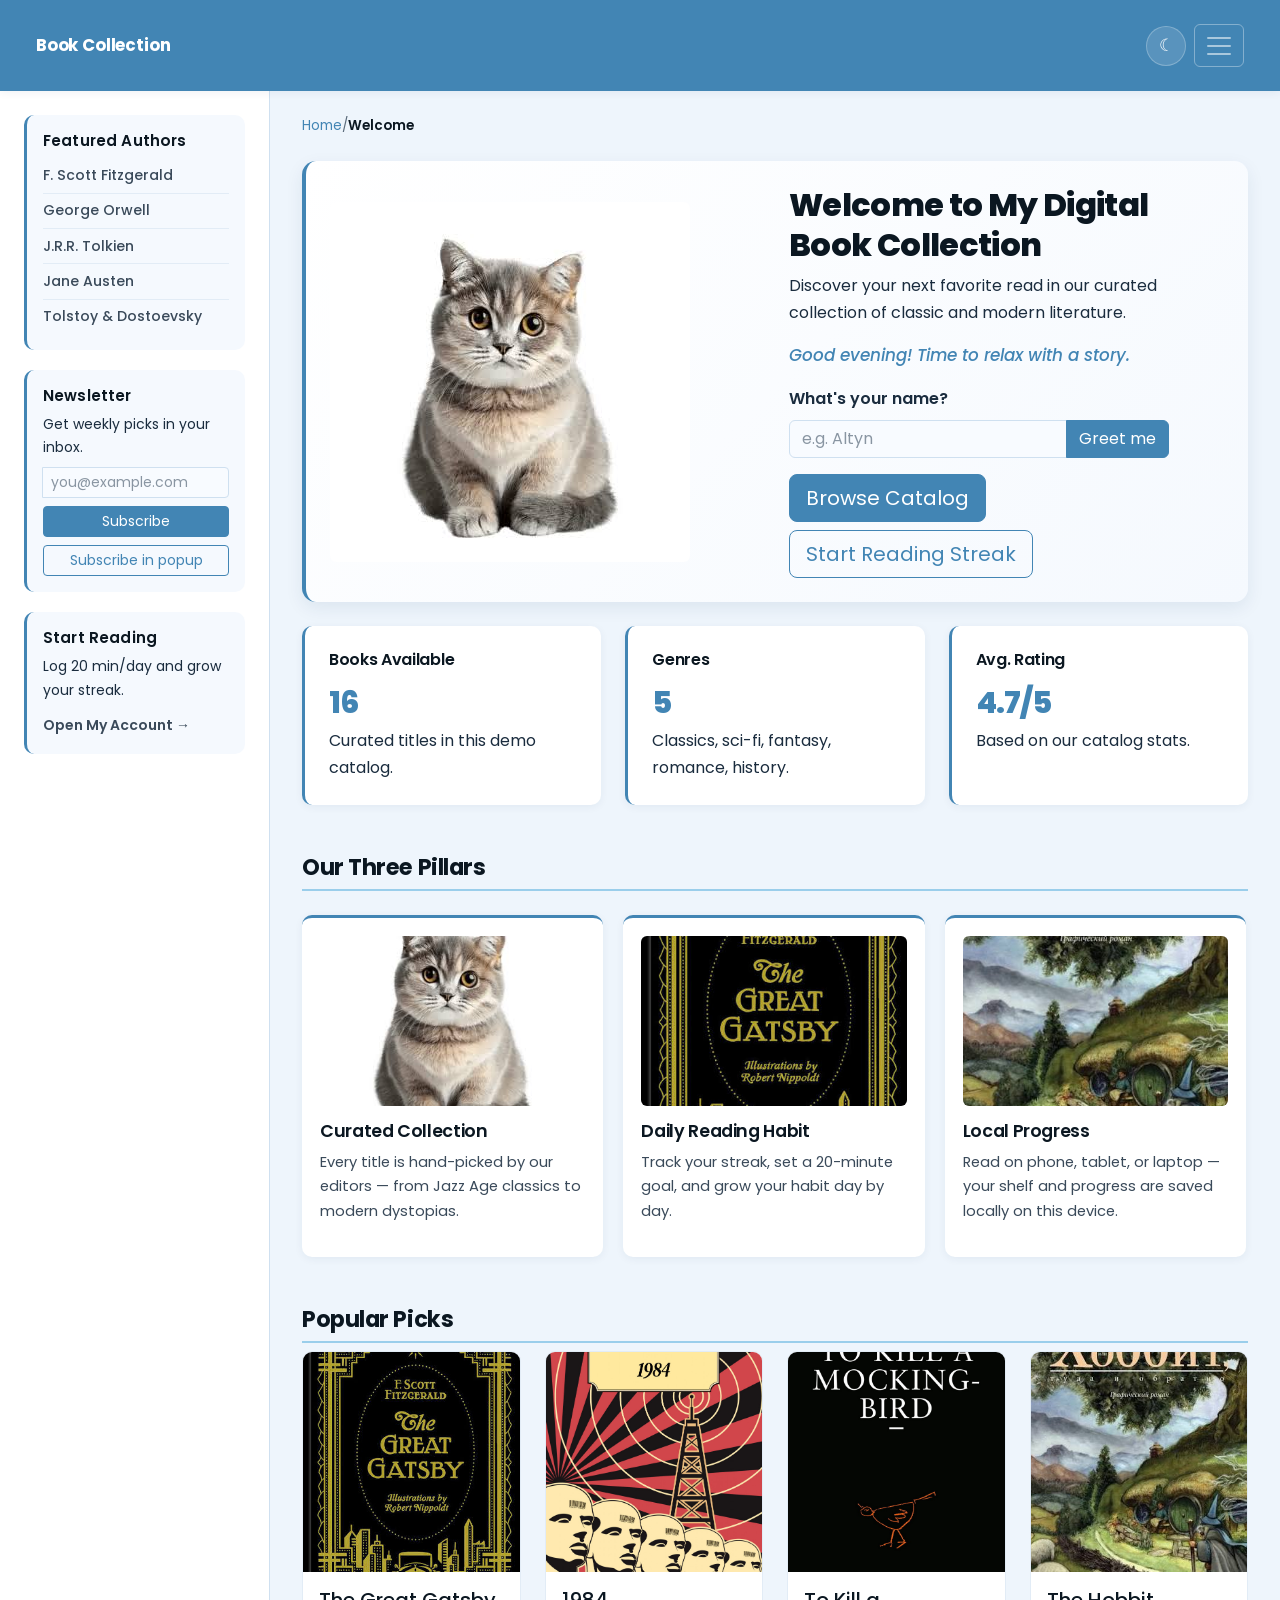
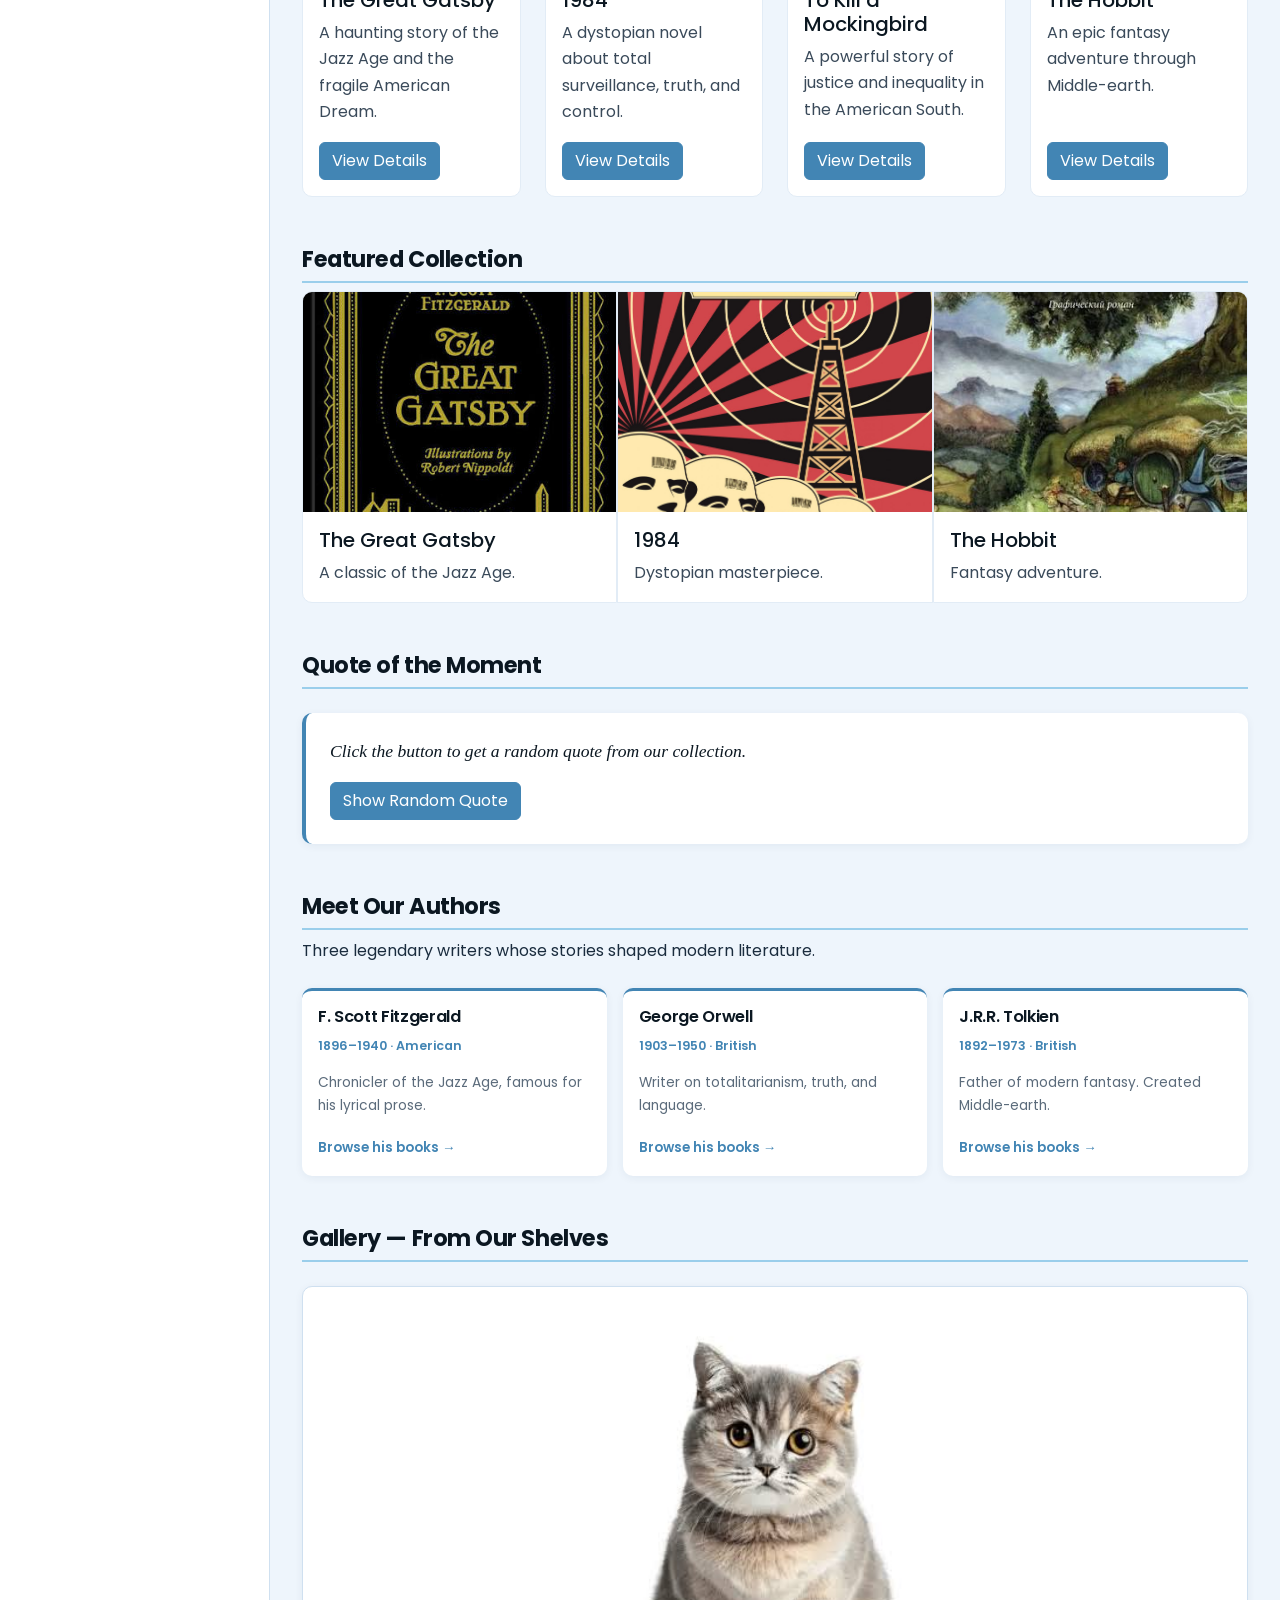
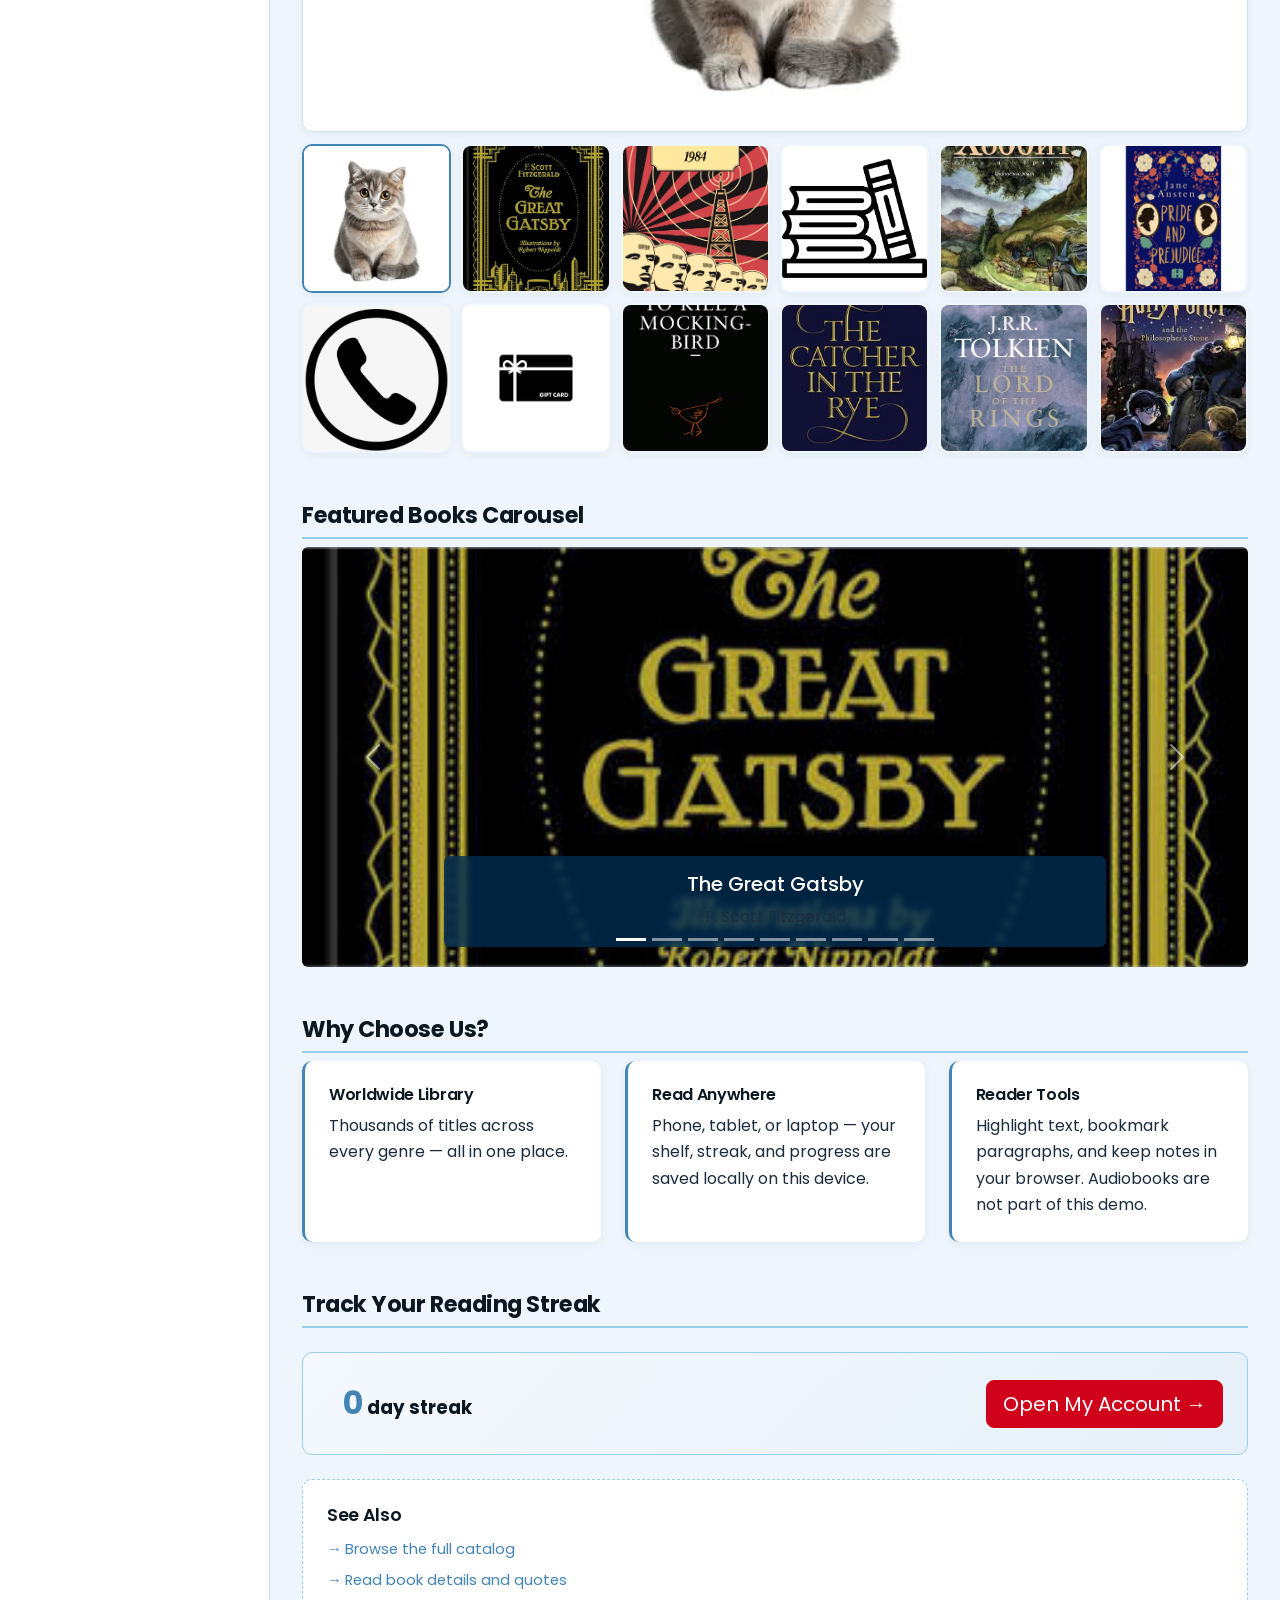
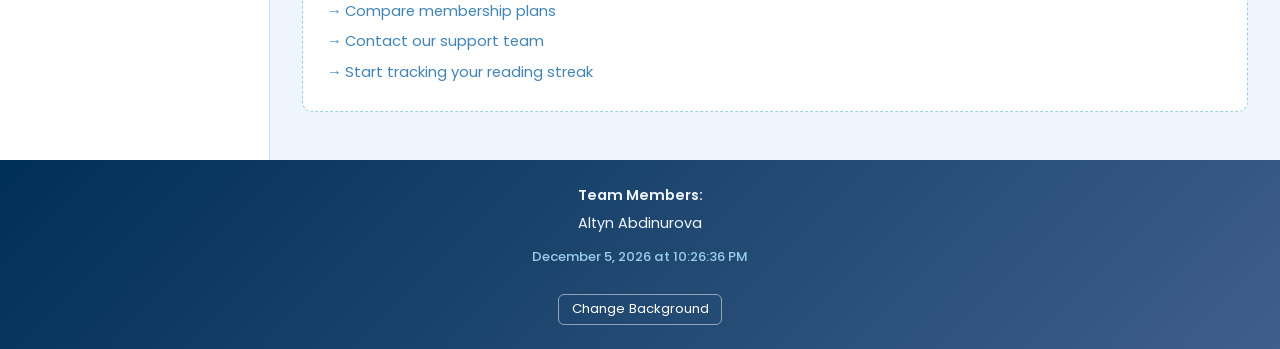
==== commit d5da6d91: "commit" ====
--- a/index.html
+++ b/index.html
@@ -84,7 +84,7 @@
               <img src="imgs/cat.jpg" alt="Library mascot cat in the bookstore welcome section" class="img-fluid rounded">
             </div>
             <div class="col-12 col-sm-6 col-md-6 col-lg-6">
-              <h1>Welcome to Our Digital Book Collection</h1>
+              <h1>Welcome to My Digital Book Collection</h1>
               <p>Discover your next favorite read in our curated collection of classic and modern literature.</p>
               <p id="greeting-message" class="greeting-text mt-3"></p>
 
--- a/css/style.css
+++ b/css/style.css
@@ -1401,4 +1401,9 @@
 @keyframes fadeInUp {
   from { opacity: 0; transform: translateY(12px); }
   to   { opacity: 1; transform: translateY(0); }
+}
+
+.navbar-nav .nav-link:focus-visible {
+  outline: 3px solid #fff;
+  outline-offset: 2px;
 }
